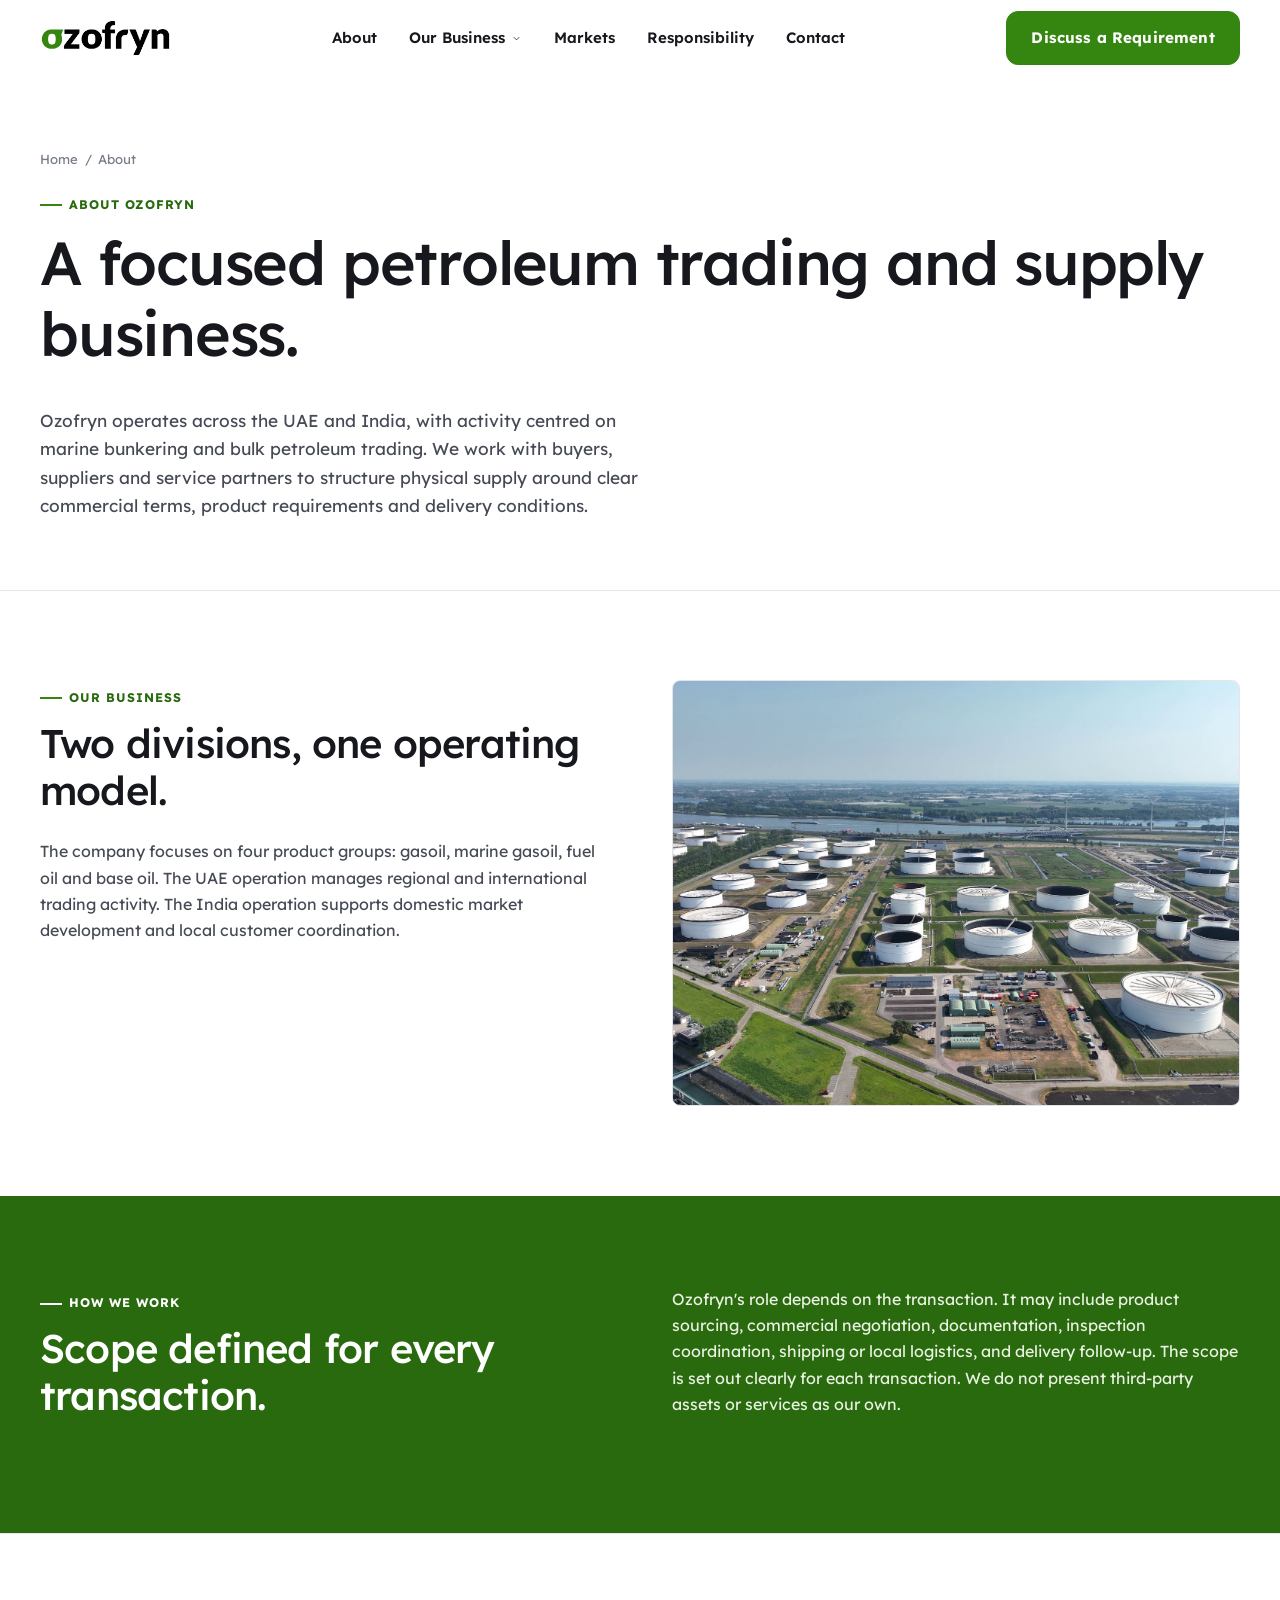
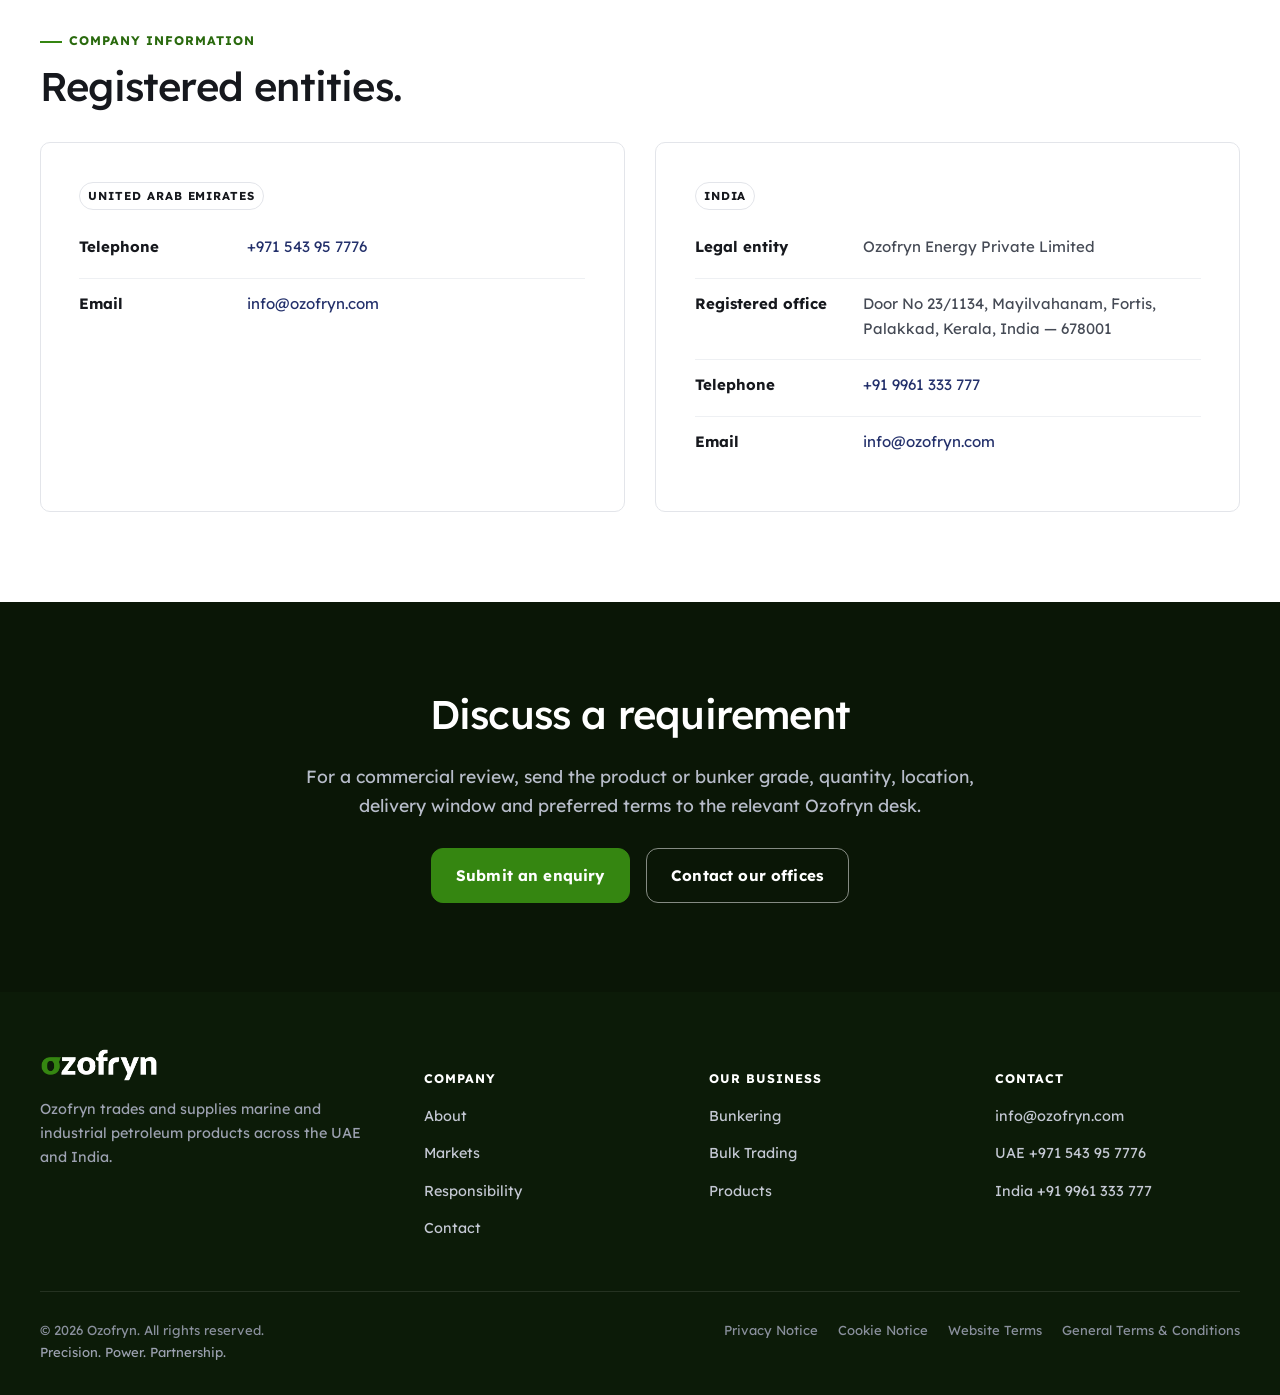
==== about.html @ a43ed054 "Enlarge homepage division-card images further, to 16:9, bump cache v=25" ====
<!doctype html>
<html lang="en">
<head>
<meta charset="UTF-8">
<meta name="viewport" content="width=device-width, initial-scale=1">
<title>About Ozofryn | Petroleum Trading &amp; Supply — UAE &amp; India</title>
<meta name="description" content="Ozofryn operates across the UAE and India, with activity centred on marine bunkering and bulk petroleum trading.">
<link rel="icon" href="assets/img/favicon.png">
<link rel="preconnect" href="https://fonts.googleapis.com">
<link rel="preconnect" href="https://fonts.gstatic.com" crossorigin>
<link href="https://fonts.googleapis.com/css2?family=Lexend:wght@400;500;600;700&display=swap" rel="stylesheet">
<link rel="stylesheet" href="assets/css/styles.css?v=25">
<script type="application/ld+json">
{
  "@context": "https://schema.org",
  "@type": "Organization",
  "name": "Ozofryn",
  "url": "https://ozofryn.com/",
  "logo": "https://ozofryn.com/assets/img/ozofryn-logo-on-light.png",
  "email": "info@ozofryn.com",
  "contactPoint": [
    { "@type": "ContactPoint", "telephone": "+971-543-95-7776", "contactType": "sales", "areaServed": "AE", "email": "info@ozofryn.com" },
    { "@type": "ContactPoint", "telephone": "+91-9961-333-777", "contactType": "sales", "areaServed": "IN", "email": "info@ozofryn.com" }
  ]
}
</script>
</head>
<body>
<a class="skip-link" href="#main">Skip to content</a>

<header class="nav" id="siteNav">
  <div class="container nav__bar">
    <a href="index.html" class="nav__logo" aria-label="Ozofryn — home">
      <img src="assets/img/ozofryn-logo-on-light.png?v=2" alt="Ozofryn" width="130" height="38">
    </a>
    <nav aria-label="Primary">
      <ul class="nav__links">
        <li><a href="about.html" aria-current="page">About</a></li>
        <li class="nav__has-sub">
          <a href="#" data-sub-toggle>Our Business <svg class="icon" viewBox="0 0 24 24"><path d="M6 9l6 6 6-6"/></svg></a>
          <ul class="nav__sub">
            <li><a href="bunkering.html">Bunkering<span class="nav__sub-desc">Marine fuel supply</span></a></li>
            <li><a href="bulk-trading.html">Bulk Trading<span class="nav__sub-desc">Cargo &amp; parcel trading</span></a></li>
            <li><a href="products.html">Products<span class="nav__sub-desc">Technical reference</span></a></li>
          </ul>
        </li>
        <li><a href="markets.html">Markets</a></li>
        <li><a href="responsibility.html">Responsibility</a></li>
        <li><a href="contact.html">Contact</a></li>
        <li class="nav__cta"><a href="contact.html" class="btn btn-primary">Discuss a Requirement</a></li>
      </ul>
    </nav>
    <div class="nav__actions">
      <a href="contact.html" class="btn btn-primary">Discuss a Requirement</a>
      <button class="nav__toggle" aria-label="Open menu" aria-expanded="false"><span class="bar"></span><span class="bar"></span><span class="bar"></span></button>
    </div>
  </div>
</header>

<main id="main">

  <section class="page-hero">
    <div class="container">
      <div class="breadcrumb"><a href="index.html">Home</a><span>/</span><span>About</span></div>
      <div class="eyebrow">About Ozofryn</div>
      <h1>A focused petroleum trading and supply business.</h1>
      <p class="lede">Ozofryn operates across the UAE and India, with activity centred on marine bunkering and bulk petroleum trading. We work with buyers, suppliers and service partners to structure physical supply around clear commercial terms, product requirements and delivery conditions.</p>
    </div>
  </section>

  <section>
    <div class="container two-col">
      <div data-reveal>
        <div class="eyebrow">Our business</div>
        <h2>Two divisions, one operating model.</h2>
        <p>The company focuses on four product groups: gasoil, marine gasoil, fuel oil and base oil. The UAE operation manages regional and international trading activity. The India operation supports domestic market development and local customer coordination.</p>
      </div>
      <div data-reveal>
        <div class="media" style="--ar:4/3;">
          <img src="assets/img/about-operations.jpg" alt="Aerial view of petrochemical storage tank infrastructure" loading="lazy" decoding="async">
        </div>
      </div>
    </div>
  </section>

  <section class="band-accent">
    <div class="container two-col">
      <div data-reveal>
        <div class="eyebrow">How we work</div>
        <h2>Scope defined for every transaction.</h2>
      </div>
      <div data-reveal>
        <p>Ozofryn's role depends on the transaction. It may include product sourcing, commercial negotiation, documentation, inspection coordination, shipping or local logistics, and delivery follow-up. The scope is set out clearly for each transaction. We do not present third-party assets or services as our own.</p>
      </div>
    </div>
  </section>

  <section class="section-border-top">
    <div class="container">
      <div class="eyebrow">Company information</div>
      <h2>Registered entities.</h2>

      <div class="grid grid-2" style="margin-top:2rem;">
        <div class="division-card" data-reveal>
          <span class="division-card__tag">United Arab Emirates</span>
          <ul class="fact-list">
            <li><b class="k">Telephone</b><span><a href="tel:+9715439577776">+971 543 95 7776</a></span></li>
            <li><b class="k">Email</b><span><a href="mailto:info@ozofryn.com">info@ozofryn.com</a></span></li>
          </ul>
        </div>
        <div class="division-card" data-reveal>
          <span class="division-card__tag">India</span>
          <ul class="fact-list">
            <li><b class="k">Legal entity</b><span>Ozofryn Energy Private Limited</span></li>
            <li><b class="k">Registered office</b><span>Door No 23/1134, Mayilvahanam, Fortis, Palakkad, Kerala, India — 678001</span></li>
            <li><b class="k">Telephone</b><span><a href="tel:+919961333777">+91 9961 333 777</a></span></li>
            <li><b class="k">Email</b><span><a href="mailto:info@ozofryn.com">info@ozofryn.com</a></span></li>
          </ul>
        </div>
      </div>
    </div>
  </section>

  <section class="band-dark">
    <div class="container center">
      <h2>Discuss a requirement</h2>
      <p class="lede mx-auto">For a commercial review, send the product or bunker grade, quantity, location, delivery window and preferred terms to the relevant Ozofryn desk.</p>
      <div class="cta-row" style="justify-content:center;">
        <a href="contact.html" class="btn btn-primary">Submit an enquiry</a>
        <a href="contact.html#offices" class="btn btn-on-dark">Contact our offices</a>
      </div>
    </div>
  </section>

</main>

<footer class="footer">
  <div class="container">
    <div class="footer__top">
      <div>
        <img class="footer__logo" src="assets/img/ozofryn-logo-on-dark.png?v=2" alt="Ozofryn">
        <p>Ozofryn trades and supplies marine and industrial petroleum products across the UAE and India.</p>
      </div>
      <div>
        <h5>Company</h5>
        <ul>
          <li><a href="about.html">About</a></li>
          <li><a href="markets.html">Markets</a></li>
          <li><a href="responsibility.html">Responsibility</a></li>
          <li><a href="contact.html">Contact</a></li>
        </ul>
      </div>
      <div>
        <h5>Our business</h5>
        <ul>
          <li><a href="bunkering.html">Bunkering</a></li>
          <li><a href="bulk-trading.html">Bulk Trading</a></li>
          <li><a href="products.html">Products</a></li>
        </ul>
      </div>
      <div>
        <h5>Contact</h5>
        <ul>
          <li><a href="mailto:info@ozofryn.com">info@ozofryn.com</a></li>
          <li><a href="tel:+9715439577776">UAE +971 543 95 7776</a></li>
          <li><a href="tel:+919961333777">India +91 9961 333 777</a></li>
        </ul>
      </div>
    </div>
    <div class="footer__bottom">
      <div>&copy; <span data-year></span> Ozofryn. All rights reserved.</div>
      <div class="footer__legal-links">
        <a href="privacy-notice.html">Privacy Notice</a>
        <a href="cookie-notice.html">Cookie Notice</a>
        <a href="website-terms.html">Website Terms</a>
        <a href="general-terms.html">General Terms &amp; Conditions</a>
      </div>
    </div>
    <div class="footer__bottom" style="border-top:none; padding-top:0;">
      <div class="footer__tagline">Precision. Power. Partnership.</div>
    </div>
  </div>
</footer>

<script src="assets/js/main.js?v=3"></script>
</body>
</html>
---- assets/css/styles.css ----
/* =========================================================
   OZOFRYN — v5 Redesign
   Restrained corporate stylesheet
   White canvas · charcoal type · accent used sparingly
   ========================================================= */

:root{
  /* ---- Brand ---- */
  --ink:        #16181D;   /* primary charcoal text */
  --ink-soft:   #454A55;   /* secondary body text */
  --ink-mute:   #767C88;   /* tertiary / meta text */
  --line:       #E3E5EA;   /* hairline borders */
  --line-soft:  #EEF0F3;
  --surface:    #FFFFFF;   /* page canvas — mandated white */
  --surface-alt:#F6F7F9;   /* alternating section tint */
  --surface-dark:#0A1606;  /* closing band — dark green, derived from the brand accent (client feedback: "still dark blue" after the footer went green) */
  --surface-dark-soft:#0C1B08;  /* footer — dark green, one step lighter than the closing band, same relationship as the original navy pair */

  --accent:       #358611;  /* approved brand accent (dark green) — now used confidently, not sparingly (client feedback: v1 lacked color) */
  --accent-deep:  #2A6A0E;  /* hover/active state for accent-filled elements */
  --accent-tint:  #EFF7E8;  /* light accent wash for section backgrounds */
  --accent-ink:   #FFFFFF;  /* text sitting on accent */
  --link:       #23306B;   /* restrained blue for links, not neon */

  --tbc-bg:     #FBF6E8;
  --tbc-border: #E4CE8B;
  --tbc-text:   #6B5211;  /* darkened from #8A6A16 for contrast — matches .tbc-note, which independently used this shade for its smaller text (6.9:1 vs 4.7:1 on --tbc-bg) */

  /* ---- Type ----
     Client reference: Bunker Partner (bunkerpartner.com) — Lexend used site-wide
     for a rounder, warmer feel than the brand guideline's Oswald/Inter/Open Sans.
     One family, three weights, still three "roles" per DESIGN.md's Three-Role Rule. */
  --font-display: 'Lexend', 'Segoe UI', Arial, sans-serif;
  --font-ui:      'Lexend', 'Segoe UI', Arial, sans-serif;
  --font-body:    'Lexend', 'Segoe UI', Arial, sans-serif;
  --nav-h: 76px;

  /* ---- Supplementary size scale ----
     Sits below the 5 structural typography roles (display/headline/title/body/label)
     documented in DESIGN.md. These are reused UI-density steps, not separate roles —
     shared across font-family contexts (Inter chrome and Open Sans content alike). */
  --text-2xs:     .72rem;   /* tag pills, filename chips */
  --text-sm:      .82rem;   /* breadcrumb, meta labels, form consent/legal text */
  --text-meta:    .85rem;   /* hero meta, disclaimer notes */
  --text-caption: .9rem;    /* placeholder captions, footer body/links */
  --text-body-sm: .94rem;   /* nav links, card copy, list rows — a touch below base body */
  --text-control: .95rem;   /* buttons, form inputs, hero meta emphasis */

  /* ---- Rhythm ----
     Client reference: Bunker Partner (bunkerpartner.com) — measured via
     getComputedStyle(), their sections use edge-to-edge Elementor containers
     (max-width: min(100%, 2560px), ~30-32px fixed padding), not a centered
     column. Widened from 1200px so sections fill the viewport the same way. */
  --container: 2200px;
  --gap: clamp(1.25rem, 2.4vw, 2rem);
  --section-y: clamp(3.5rem, 7vw, 6.5rem);
}

*, *::before, *::after{ box-sizing:border-box; }
html{ scroll-behavior:smooth; -webkit-text-size-adjust:100%; }
html.js-ready [data-reveal]{ opacity:0; transform:translateY(14px); transition:opacity .6s ease, transform .6s ease; }
html.js-ready [data-reveal].is-in{ opacity:1; transform:none; }
@media (prefers-reduced-motion: reduce){
  html{ scroll-behavior:auto; }
  html.js-ready [data-reveal]{ opacity:1; transform:none; transition:none; }
}

body{
  margin:0;
  font-family:var(--font-body);
  color:var(--ink-soft);
  background:var(--surface);
  font-size:16px;
  line-height:1.65;
  -webkit-font-smoothing:antialiased;
}

h1,h2,h3,h4{
  font-family:var(--font-display);
  color:var(--ink);
  font-weight:500;
  line-height:1.18;
  margin:0 0 .6em;
  letter-spacing:-0.02em;
}
/* Heading scale matched to Bunker Partner (getComputedStyle() at 1920px:
   h1 102px/500/-2px, h2 50px/500/-2px) — weight and tracking dropped to their
   lighter, tighter values now that size carries the emphasis. Client felt the
   first pass (max 102px) read too big, so the ceiling was pulled back ~22%
   toward Bunker Partner's own narrower-viewport size (measured 80px at 1014px)
   while keeping the same weight/tracking treatment. */
h1{ font-size:clamp(2.5rem, 4.75vw, 5rem); }
h2{ font-size:clamp(1.75rem, 3.2vw, 2.5rem); }
h3{ font-size:clamp(1.25rem, 1.7vw, 1.5rem); }
h4{ font-size:1.1rem; }
p{ margin:0 0 1em; max-width:70ch; }
a{ color:var(--link); text-decoration:none; }
a.text-link{
  color:var(--ink);
  border-bottom:1px solid var(--ink);
  padding-bottom:2px;
  font-weight:700;
  display:inline-flex;
  align-items:center;
  gap:.4em;
  transition:border-color .2s ease, color .2s ease;
}
a.text-link:hover{ color:var(--accent-deep); border-color:var(--accent-deep); }
a.text-link svg{ width:14px; height:14px; flex:none; transition:transform .2s ease; }
a.text-link:hover svg{ transform:translateX(3px); }

ul{ margin:0 0 1em; padding-left:1.15em; }
li{ margin-bottom:.35em; }

img{ max-width:100%; display:block; }

.container{
  width:100%;
  max-width:var(--container);
  margin-inline:auto;
  padding-inline:clamp(1.25rem, 4vw, 2.5rem);
}

section{ padding-block:var(--section-y); }
section.alt{ background:var(--surface-alt); }
section.tight{ padding-block: clamp(2rem, 4vw, 3.25rem); }
.section-border-top{ border-top:1px solid var(--line); }

.eyebrow{
  display:inline-flex;
  align-items:center;
  gap:.55em;
  font-family:var(--font-ui);
  font-size:.78rem;
  font-weight:700;
  letter-spacing:.08em;
  text-transform:uppercase;
  color:var(--accent-deep);
  margin-bottom:.9em;
}
.eyebrow::before{
  content:"";
  width:22px; height:2px;
  background:var(--accent);
  flex:none;
}

.lede{
  font-size:1.1rem;
  color:var(--ink-soft);
  max-width:62ch;
}

.grid{ display:grid; gap:var(--gap); }
.grid-2{ grid-template-columns:repeat(2,1fr); }
.grid-3{ grid-template-columns:repeat(3,1fr); }
.grid-4{ grid-template-columns:repeat(4,1fr); }
@media (max-width:900px){
  .grid-3,.grid-4{ grid-template-columns:repeat(2,1fr); }
}
@media (max-width:640px){
  .grid-2,.grid-3,.grid-4{ grid-template-columns:1fr; }
}

.two-col{
  display:grid;
  grid-template-columns:minmax(0,1fr) minmax(0,1fr);
  gap:clamp(2rem,5vw,4.5rem);
  align-items:start;
}
@media (max-width:860px){ .two-col{ grid-template-columns:1fr; } }

/* ---------------------------------------------------------
   Buttons — restrained: solid ink or outline only
   --------------------------------------------------------- */
.btn{
  display:inline-flex;
  align-items:center;
  justify-content:center;
  gap:.55em;
  padding:.9em 1.6em;
  font-family:var(--font-ui);
  font-size:var(--text-control);
  font-weight:700;
  letter-spacing:.01em;
  border-radius:12px;
  border:1px solid transparent;
  cursor:pointer;
  transition:background-color .2s ease, color .2s ease, border-color .2s ease, transform .15s ease;
  white-space:nowrap;
}
.btn:active{ transform:translateY(1px); }
.btn-primary{
  background:var(--accent);
  color:#fff;
  border-color:var(--accent);
}
.btn-primary:hover{ background:var(--accent-deep); border-color:var(--accent-deep); }
.btn-outline{
  background:transparent;
  color:var(--ink);
  border-color:var(--ink);
}
.btn-outline:hover{ background:var(--ink); color:#fff; }
.btn-on-dark{
  background:transparent;
  color:#fff;
  border-color:rgba(255,255,255,.5);
}
.btn-on-dark:hover{ background:#fff; color:var(--ink); border-color:#fff; }
.btn-accent-line{ position:relative; }
.btn-accent-line::after{
  content:"";
  position:absolute; left:1.6em; right:1.6em; bottom:-6px;
  height:2px; background:var(--accent);
  opacity:0; transition:opacity .2s ease;
}
.cta-row{ display:flex; flex-wrap:wrap; gap:1rem; align-items:center; margin-top:1.75rem; }

/* ---------------------------------------------------------
   TBC / confirmation-pending copy markers
   --------------------------------------------------------- */
.tbc{
  background:var(--tbc-bg);
  border:1px dashed var(--tbc-border);
  color:var(--tbc-text);
  padding:.05em .45em;
  border-radius:3px;
  font-style:normal;
  cursor:help;
}
.tbc-note{
  display:flex;
  gap:.7em;
  align-items:flex-start;
  background:var(--tbc-bg);
  border:1px solid var(--tbc-border);
  color:var(--tbc-text);
  padding:.9em 1.1em;
  border-radius:6px;
  font-size:var(--text-caption);
  margin:1.25em 0;
}
.tbc-note svg{ flex:none; width:18px; height:18px; margin-top:.15em; }

/* ---------------------------------------------------------
   Header / Nav
   --------------------------------------------------------- */
.skip-link{
  position:absolute; left:-9999px; top:0;
  background:var(--ink); color:#fff; padding:.75em 1.25em; z-index:200;
}
.skip-link:focus{ left:1em; top:1em; }

.nav{
  position:sticky; top:0; z-index:100;
  background:#fff;
  border-bottom:1px solid transparent;
  transition:border-color .25s ease, box-shadow .25s ease;
}
.nav.is-scrolled{ border-color:var(--line); box-shadow:0 1px 0 rgba(0,0,0,.02); }
.nav__bar{
  height:var(--nav-h);
  display:flex; align-items:center; justify-content:space-between;
  gap:1.5rem;
}
.nav__logo{ display:flex; align-items:center; flex:none; }
.nav__logo img{ height:38px; width:auto; }

.nav__links{ display:flex; align-items:center; gap:2rem; margin:0; padding:0; list-style:none; }
.nav__links > li{ position:relative; margin:0; }
.nav__links a{
  font-family:var(--font-ui);
  color:var(--ink);
  font-weight:600;
  font-size:var(--text-body-sm);
  display:flex; align-items:center; gap:.35em;
  padding:.5em 0;
}
.nav__links a:hover{ color:var(--accent-deep); }
.nav__links .nav__has-sub > a svg{ width:11px; height:11px; transition:transform .2s ease; }

.nav__sub{
  position:absolute; top:100%; left:-1.1em;
  min-width:220px;
  background:#fff;
  border:1px solid var(--line);
  border-radius:8px;
  box-shadow:0 14px 34px rgba(15,20,30,.09);
  margin:0; padding:.5em;
  opacity:0; visibility:hidden; transform:translateY(6px);
  transition:opacity .18s ease, transform .18s ease, visibility .18s ease;
  list-style:none;
}
.nav__has-sub:hover .nav__sub,
.nav__has-sub:focus-within .nav__sub{
  opacity:1; visibility:visible; transform:translateY(0);
}
.nav__sub a{ padding:.65em .75em; border-radius:6px; font-weight:600; }
.nav__sub a:hover{ background:var(--surface-alt); }
.nav__sub-desc{ display:block; font-weight:400; font-size:var(--text-sm); color:var(--ink-mute); margin-top:.1em; }

.nav__actions{ display:flex; align-items:center; gap:1.25rem; flex:none; }
.nav__toggle{
  display:none; flex:none;
  width:40px; height:40px;
  background:transparent; border:1px solid var(--line); border-radius:6px;
  flex-direction:column; align-items:center; justify-content:center; gap:4px;
  cursor:pointer; padding:0;
}
.nav__toggle .bar{
  display:block; width:18px; height:2px; background:var(--ink);
  transition:transform .2s ease, opacity .2s ease;
}
.nav.is-open .nav__toggle .bar:nth-child(1){ transform:translateY(6px) rotate(45deg); }
.nav.is-open .nav__toggle .bar:nth-child(2){ opacity:0; }
.nav.is-open .nav__toggle .bar:nth-child(3){ transform:translateY(-6px) rotate(-45deg); }

.nav__cta{ display:none; }
.nav__cta .btn-primary{ color:#fff; }

@media (max-width:960px){
  .nav__toggle{ display:flex; }
  .nav__links{
    position:fixed; inset:var(--nav-h) 0 0 0;
    background:#fff;
    flex-direction:column; align-items:stretch;
    padding:1.5rem clamp(1.25rem,4vw,2.5rem);
    gap:0;
    transform:translateX(100%);
    transition:transform .25s ease;
    overflow-y:auto;
  }
  .nav.is-open .nav__links{ transform:translateX(0); }
  .nav__links > li{ border-bottom:1px solid var(--line); }
  .nav__links a{ padding:1em 0; justify-content:space-between; width:100%; }
  .nav__sub{
    position:static; opacity:1; visibility:visible; transform:none;
    box-shadow:none; border:none; padding:0 0 .5em; display:none;
  }
  .nav__has-sub.is-open .nav__sub{ display:block; }
  .nav__has-sub.is-open > a svg{ transform:rotate(180deg); }
  .nav__actions .btn-primary{ display:none; }
  .nav__cta{ display:list-item; border-bottom:none !important; margin-top:1rem; }
  .nav__cta a{ justify-content:center; }
}

/* ---------------------------------------------------------
   Hero — full-bleed video background, per brief
   --------------------------------------------------------- */
.hero{
  position:relative;
  display:flex;
  align-items:center;
  min-height:clamp(560px, 82vh, 800px);
  overflow:hidden;
  padding-block:clamp(6rem,14vw,8rem) clamp(3rem,6vw,4rem);
  color:#fff;
}
.hero__media{
  position:absolute; inset:0; z-index:0;
  background:var(--surface-dark); /* shows while video loads / if it fails */
}
.hero__media video,
.hero__media img{
  width:100%; height:100%; object-fit:cover; display:block;
}
.hero__scrim{
  position:absolute; inset:0; z-index:1;
  background:linear-gradient(100deg,
    rgba(14,20,32,.88) 0%,
    rgba(14,20,32,.66) 40%,
    rgba(14,20,32,.32) 72%,
    rgba(14,20,32,.14) 100%);
}
.hero__content{ position:relative; z-index:2; width:100%; }
.hero h1{ color:#fff; margin-bottom:.5em; max-width:16ch; }
.hero .lede{ color:rgba(255,255,255,.88); font-size:1.15rem; max-width:54ch; }
.hero__meta{
  display:flex; gap:1.5rem; flex-wrap:wrap;
  margin-top:2.25rem; padding-top:1.75rem; border-top:1px solid rgba(255,255,255,.22);
}
.hero__meta div{ font-size:var(--text-meta); color:rgba(255,255,255,.72); }
.hero__meta strong{ display:block; color:#fff; font-size:var(--text-control); margin-bottom:.15em; }
@media (max-width:640px){
  .hero{ min-height:clamp(480px, 88vh, 640px); }
}

.page-hero{
  padding-block:clamp(2.75rem,6vw,4.5rem) clamp(2.25rem,5vw,3.25rem);
  border-bottom:1px solid var(--line);
}
.page-hero .lede{ font-size:1.08rem; }
.breadcrumb{
  display:flex; align-items:center; gap:.5em;
  font-family:var(--font-ui);
  font-size:var(--text-sm); color:var(--ink-mute); margin-bottom:1.25em;
}
.breadcrumb a{ color:var(--ink-mute); }
.breadcrumb a:hover{ color:var(--accent-deep); }

/* ---------------------------------------------------------
   Media placeholder system
   Drop a file at the path shown and it replaces the block
   automatically — no markup edits required.
   --------------------------------------------------------- */
.media{
  position:relative;
  width:100%;
  aspect-ratio:var(--ar, 4/3);
  overflow:hidden;
  border-radius:8px;
  background:var(--surface-alt);
  border:1px solid var(--line);
}
.media img, .media video{
  width:100%; height:100%; object-fit:cover; border-radius:0; border:0;
}
.media__placeholder{
  position:absolute; inset:0;
  display:none;
  flex-direction:column; align-items:center; justify-content:center;
  text-align:center; gap:.6em;
  padding:1.5rem;
  background:
    repeating-linear-gradient(135deg, var(--surface-alt), var(--surface-alt) 10px, #EFF1F4 10px, #EFF1F4 20px);
  color:var(--ink-mute);
}
.media__placeholder svg{ width:30px; height:30px; opacity:.55; }
.media__placeholder strong{
  display:block; color:var(--ink-soft); font-size:var(--text-caption); max-width:34ch; line-height:1.4;
}
.media__placeholder code{
  font-family:'SFMono-Regular', Consolas, monospace;
  font-size:var(--text-2xs);
  background:#fff;
  border:1px solid var(--line);
  padding:.25em .5em;
  border-radius:4px;
  color:var(--ink-mute);
}

/* ---------------------------------------------------------
   Division panels (Bunkering / Bulk Trading) — the ONE
   card treatment used at this scale, per brief §13
   --------------------------------------------------------- */
.divisions{ gap:var(--gap); }
.division-card{
  --card-pad: clamp(1.75rem,3vw,2.5rem);
  border:1px solid var(--line);
  border-radius:10px;
  padding:var(--card-pad);
  display:flex; flex-direction:column; height:100%;
  background:#fff;
  transition:border-color .2s ease, box-shadow .2s ease;
  overflow:hidden;
}
.division-card:hover{ border-color:var(--accent); box-shadow:0 18px 40px rgba(15,20,30,.06); }
.division-card__media{
  aspect-ratio:16/9;
  flex:none;
  overflow:hidden;
  margin:calc(var(--card-pad) * -1) calc(var(--card-pad) * -1) 1.5rem;
}
.division-card__media img{ width:100%; height:100%; object-fit:cover; display:block; }
.division-card__tag{
  display:inline-block;
  font-family:var(--font-ui);
  font-size:var(--text-2xs); font-weight:700; letter-spacing:.08em; text-transform:uppercase;
  color:var(--ink);
  padding:.3em .7em;
  border:1px solid var(--line);
  border-radius:100px;
  margin-bottom:1.1em;
  width:fit-content;
}
.division-card p{ color:var(--ink-soft); flex:1; }
.division-card .text-link{ margin-top:.5em; }

/* ---------------------------------------------------------
   Product cards (the four true categories) — brief §13
   --------------------------------------------------------- */
.product-card{
  border:1px solid var(--line);
  border-radius:10px;
  padding:1.75rem;
  background:#fff;
  height:100%;
}
.product-card h3{ margin-bottom:.4em; }
.product-card p{ font-size:var(--text-body-sm); margin-bottom:.75em; }
.product-card__meta{ font-size:var(--text-sm); color:var(--ink-mute); border-top:1px solid var(--line-soft); padding-top:.9em; margin-top:auto; }
.product-card__meta div{ margin-bottom:.35em; }
.product-card__meta b{ color:var(--ink-soft); font-weight:700; }

/* ---------------------------------------------------------
   Numbered process steps — Home §8 "How Ozofryn works"
   --------------------------------------------------------- */
.steps{ counter-reset:step; }
.step{ display:flex; gap:1.25rem; padding:1.5rem 0; border-top:1px solid var(--line); }
.step:last-child{ border-bottom:1px solid var(--line); }
.step__num{
  flex:none; width:2.4rem; font-weight:700; color:var(--accent-deep);
  font-variant-numeric:tabular-nums; font-size:1rem; padding-top:.1em;
}
.step__body h4{ margin-bottom:.3em; }
.step__body p{ margin:0; font-size:var(--text-body-sm); }

/* ---------------------------------------------------------
   Simple line icons wrap
   --------------------------------------------------------- */
.icon{ width:20px; height:20px; flex:none; stroke:currentColor; fill:none; stroke-width:1.6; }

/* ---------------------------------------------------------
   Info list (label / value) — used for market & office facts
   --------------------------------------------------------- */
.fact-list{ list-style:none; padding:0; margin:0; }
.fact-list li{
  display:grid; grid-template-columns:9.5rem 1fr; gap:1rem;
  padding:.85em 0; border-top:1px solid var(--line-soft);
  font-size:var(--text-body-sm);
}
.fact-list li:first-child{ border-top:none; }
.fact-list dt, .fact-list b.k{ color:var(--ink); font-weight:700; }
@media (max-width:560px){ .fact-list li{ grid-template-columns:1fr; gap:.2rem; } }

/* ---------------------------------------------------------
   Tables (product / market comparison)
   --------------------------------------------------------- */
.table-wrap{ overflow-x:auto; border:1px solid var(--line); border-radius:8px; }
table.data{ width:100%; border-collapse:collapse; min-width:560px; font-size:.92rem; }
table.data th, table.data td{ text-align:left; padding:.9em 1.1em; border-bottom:1px solid var(--line-soft); vertical-align:top; }
table.data th{ font-family:var(--font-ui); background:var(--surface-alt); font-size:.75rem; letter-spacing:.06em; text-transform:uppercase; color:var(--ink-mute); }
table.data tr:last-child td{ border-bottom:none; }

/* ---------------------------------------------------------
   Forms — enquiry forms (Bunkering / Bulk)
   --------------------------------------------------------- */
form.enquiry{ background:var(--surface-alt); border:1px solid var(--line); border-radius:12px; padding:clamp(1.5rem,3vw,2.5rem); }
.form-grid{ display:grid; grid-template-columns:repeat(2,1fr); gap:1rem 1.25rem; }
@media (max-width:640px){ .form-grid{ grid-template-columns:1fr; } }
.field{ display:flex; flex-direction:column; }
.field.full{ grid-column:1/-1; }
.field label{ font-family:var(--font-ui); font-size:var(--text-sm); font-weight:700; color:var(--ink); margin-bottom:.4em; }
.field input, .field select, .field textarea{
  font-family:var(--font-body); font-size:var(--text-control); color:var(--ink);
  background:#fff; border:1px solid #CBCFD6; border-radius:6px; padding:.75em .85em;
  width:100%;
}
.field input:focus, .field select:focus, .field textarea:focus{
  outline:none; border-color:var(--ink);
}
.field textarea{ resize:vertical; min-height:100px; }
.form-consent{ font-size:var(--text-sm); color:var(--ink-mute); margin:1.25rem 0 0; }
.form-consent a{ color:var(--ink-mute); text-decoration:underline; }
form.is-sent .form-fields{ display:none; }
.form-success{ display:none; text-align:center; padding:2rem 1rem; }
form.is-sent .form-success{ display:block; }
.form-success svg{ width:40px; height:40px; margin-bottom:1rem; color:var(--ink); }
.form-error-msg{
  display:none; align-items:flex-start; gap:.6em;
  background:#FBF0EF; border:1px solid #E7BDB8; color:#963A32;
  padding:.85em 1em; border-radius:6px; font-size:var(--text-sm);
  margin-top:1rem;
}
form.is-error .form-error-msg{ display:flex; }
.form-error-msg svg{ flex:none; width:18px; height:18px; margin-top:.1em; }

/* ---------------------------------------------------------
   Closing / contact band (dark, used once per page max)
   --------------------------------------------------------- */
.band-dark{
  background:var(--surface-dark);
  color:#D7DAE2;
}
.band-dark h2{ color:#fff; }
.band-dark .lede{ color:#B7BCC9; }
.band-dark .fact-list li{ border-color:rgba(255,255,255,.1); }
.band-dark .fact-list b.k{ color:#fff; }
.band-dark hr{ border-color:rgba(255,255,255,.12); }

/* ---------------------------------------------------------
   Accent band — full-bleed Verified Green section, white text.
   The green sibling of .band-dark: one confident color moment
   per page (client feedback: site read as "fully white,
   lacking contrast"). Uses accent-deep, not accent, for a
   safer white-text contrast margin (6.6:1 vs 4.6:1) and so a
   full section doesn't read as one giant button.
   --------------------------------------------------------- */
.band-accent{
  background:var(--accent-deep);
  color:#EAF3E3;
}
.band-accent h2, .band-accent h3, .band-accent h4{ color:#fff; }
.band-accent .lede{ color:#DCEACF; }
.band-accent .na-note{ color:#CFE0C3; }
.band-accent .eyebrow{ color:#fff; }
.band-accent .eyebrow::before{ background:#fff; }
.band-accent .step,
.band-accent .step:last-child{ border-color:rgba(255,255,255,.22); }
.band-accent .step__num{ color:#fff; }
.band-accent .btn-outline{
  color:#fff;
  border-color:rgba(255,255,255,.5);
}
.band-accent .btn-outline:hover{ background:#fff; color:var(--accent-deep); border-color:#fff; }

/* ---------------------------------------------------------
   Footer
   --------------------------------------------------------- */
.footer{ background:var(--surface-dark-soft); color:#AEB3C0; padding-block:3.5rem 2rem; }
.footer__top{ display:grid; grid-template-columns:1.4fr 1fr 1fr 1fr; gap:2.5rem; padding-bottom:2.5rem; border-bottom:1px solid rgba(255,255,255,.1); }
@media (max-width:820px){ .footer__top{ grid-template-columns:1fr 1fr; } }
@media (max-width:520px){ .footer__top{ grid-template-columns:1fr; } }
.footer__logo{ height:34px; width:auto; margin-bottom:1em; }
.footer p{ color:#9CA1B0; font-size:var(--text-caption); }
.footer h5{ font-family:var(--font-ui); color:#fff; font-size:.78rem; letter-spacing:.08em; text-transform:uppercase; margin-bottom:1em; }
.footer ul{ list-style:none; padding:0; margin:0; }
.footer li{ margin-bottom:.65em; }
.footer a{ color:#C4C8D3; font-size:var(--text-caption); }
.footer a:hover{ color:#fff; }
.footer__bottom{
  display:flex; justify-content:space-between; align-items:center; flex-wrap:wrap; gap:1rem;
  padding-top:1.75rem; font-size:var(--text-sm); color:#8A909D;
}
.footer__tagline{ color:#9CA1B0; }
.footer__legal-links{ display:flex; gap:1.25rem; flex-wrap:wrap; }
.footer__legal-links a{ color:#8A909D; font-size:var(--text-sm); }
.footer__legal-links a:hover{ color:#fff; }

/* ---------------------------------------------------------
   Small taxonomy pill (homepage portfolio line)
   --------------------------------------------------------- */
.tag-pill{
  border:1px solid var(--line); border-radius:100px;
  padding:.5em 1.1em; font-size:var(--text-caption); font-weight:700;
  color:var(--ink); background:#fff;
}

/* ---------------------------------------------------------
   Misc utility
   --------------------------------------------------------- */
.center{ text-align:center; }
.mx-auto{ margin-inline:auto; }
.stack-sm > * + *{ margin-top:.75rem; }
.mt-0{ margin-top:0; }
.na-note{ font-size:var(--text-meta); color:var(--ink-mute); }
hr.rule{ border:none; border-top:1px solid var(--line); margin:2.5rem 0; }
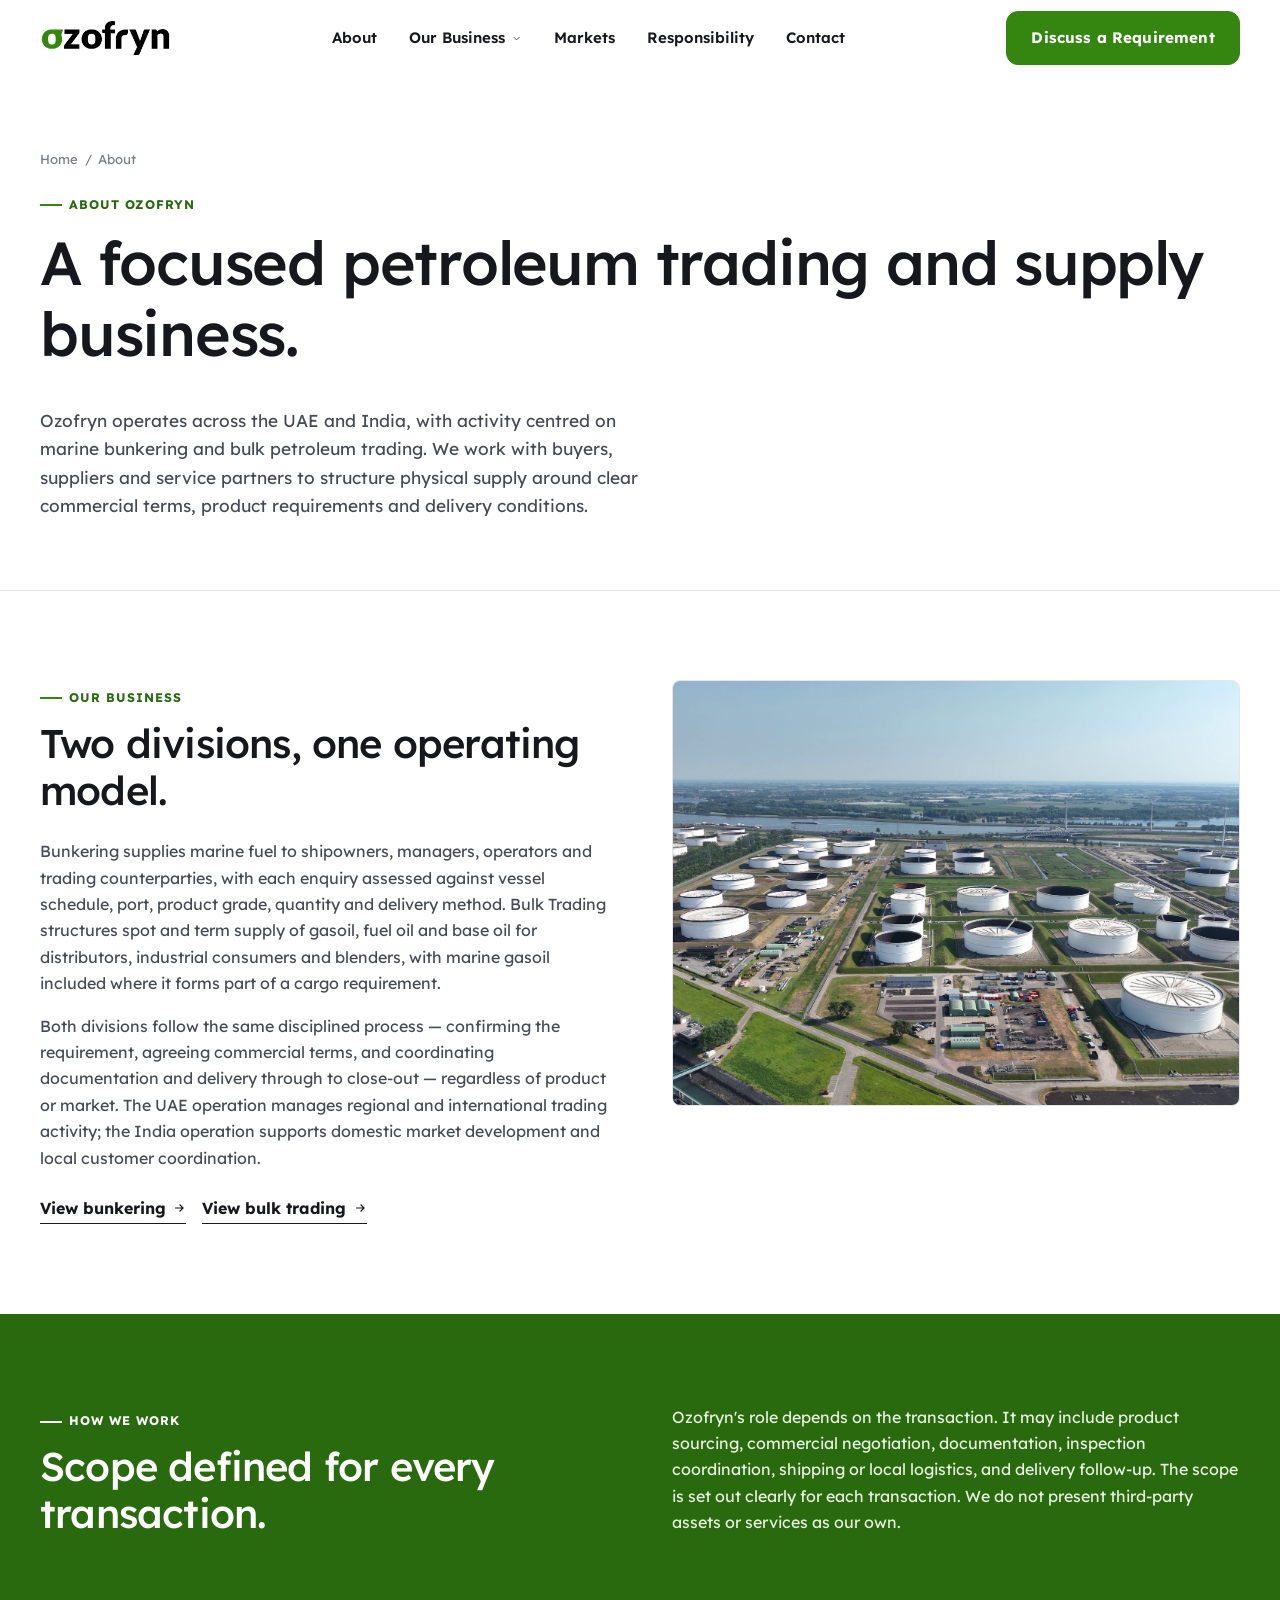
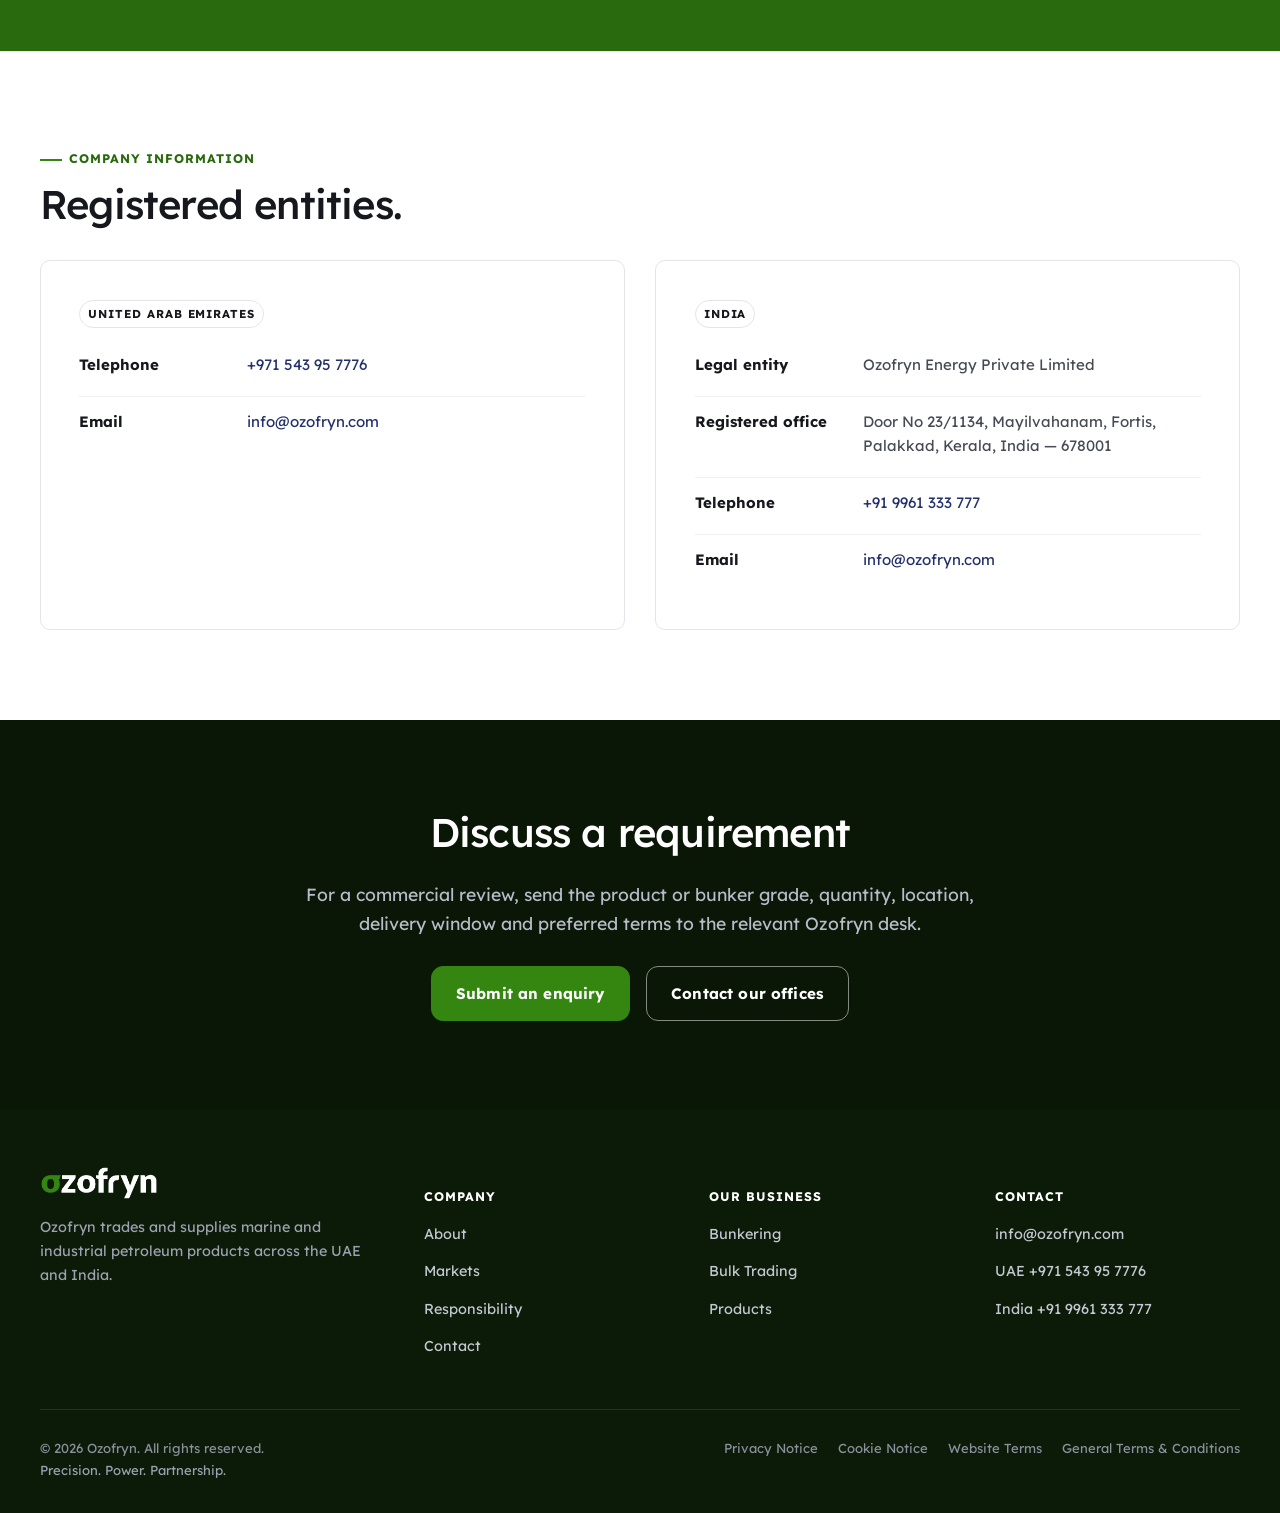
==== commit ef0e4960: "Expand About page 'Two divisions' copy to match its own heading The paragraph led with product group" ====
--- a/about.html
+++ b/about.html
@@ -9,7 +9,7 @@
 <link rel="preconnect" href="https://fonts.googleapis.com">
 <link rel="preconnect" href="https://fonts.gstatic.com" crossorigin>
 <link href="https://fonts.googleapis.com/css2?family=Lexend:wght@400;500;600;700&display=swap" rel="stylesheet">
-<link rel="stylesheet" href="assets/css/styles.css?v=25">
+<link rel="stylesheet" href="assets/css/styles.css?v=26">
 <script type="application/ld+json">
 {
   "@context": "https://schema.org",
@@ -73,7 +73,12 @@
       <div data-reveal>
         <div class="eyebrow">Our business</div>
         <h2>Two divisions, one operating model.</h2>
-        <p>The company focuses on four product groups: gasoil, marine gasoil, fuel oil and base oil. The UAE operation manages regional and international trading activity. The India operation supports domestic market development and local customer coordination.</p>
+        <p>Bunkering supplies marine fuel to shipowners, managers, operators and trading counterparties, with each enquiry assessed against vessel schedule, port, product grade, quantity and delivery method. Bulk Trading structures spot and term supply of gasoil, fuel oil and base oil for distributors, industrial consumers and blenders, with marine gasoil included where it forms part of a cargo requirement.</p>
+        <p>Both divisions follow the same disciplined process — confirming the requirement, agreeing commercial terms, and coordinating documentation and delivery through to close-out — regardless of product or market. The UAE operation manages regional and international trading activity; the India operation supports domestic market development and local customer coordination.</p>
+        <div class="cta-row" style="margin-top:1.5rem;">
+          <a href="bunkering.html" class="text-link">View bunkering <svg viewBox="0 0 24 24" stroke="currentColor" stroke-width="2" fill="none"><path d="M5 12h14M13 6l6 6-6 6"/></svg></a>
+          <a href="bulk-trading.html" class="text-link">View bulk trading <svg viewBox="0 0 24 24" stroke="currentColor" stroke-width="2" fill="none"><path d="M5 12h14M13 6l6 6-6 6"/></svg></a>
+        </div>
       </div>
       <div data-reveal>
         <div class="media" style="--ar:4/3;">
--- a/assets/css/styles.css
+++ b/assets/css/styles.css
@@ -21,6 +21,14 @@
   --accent-tint:  #EFF7E8;  /* light accent wash for section backgrounds */
   --accent-ink:   #FFFFFF;  /* text sitting on accent */
   --link:       #23306B;   /* restrained blue for links, not neon */
+
+  /* ---- Accent 2 (round 8) — marks a duality/contrast in copy
+     (UAE vs India, Regional vs Domestic), never used for buttons or
+     any interactive/"act here" element — that stays Verified Green's
+     exclusive job. Client-supplied swatch, sampled from their own
+     reference PDF. */
+  --accent-2:      #FF954F;  /* base — large display text, tags, fills; on white this fails AA for body-size text (2.2:1), so pair with --accent-2-deep there */
+  --accent-2-deep: #B84900;  /* darkened via HSL lightness (not a flat RGB scale, to avoid drifting toward brown) — 5.3:1 on white, 4.9:1 on --surface-alt */
 
   --tbc-bg:     #FBF6E8;
   --tbc-border: #E4CE8B;
@@ -638,6 +646,16 @@
 }
 
 /* ---------------------------------------------------------
+   Accent 2 — inline duality/contrast word marker (round 8)
+   .text-accent for white/--surface-alt backgrounds (AA-safe deep
+   shade); .text-accent-on-dark for green or dark surfaces (base
+   shade, ≥3:1 at heading sizes — do not use at body-copy sizes on
+   Verified Green, only on true dark surfaces where it clears 8:1+).
+   --------------------------------------------------------- */
+.text-accent{ color:var(--accent-2-deep); }
+.text-accent-on-dark{ color:var(--accent-2); }
+
+/* ---------------------------------------------------------
    Misc utility
    --------------------------------------------------------- */
 .center{ text-align:center; }
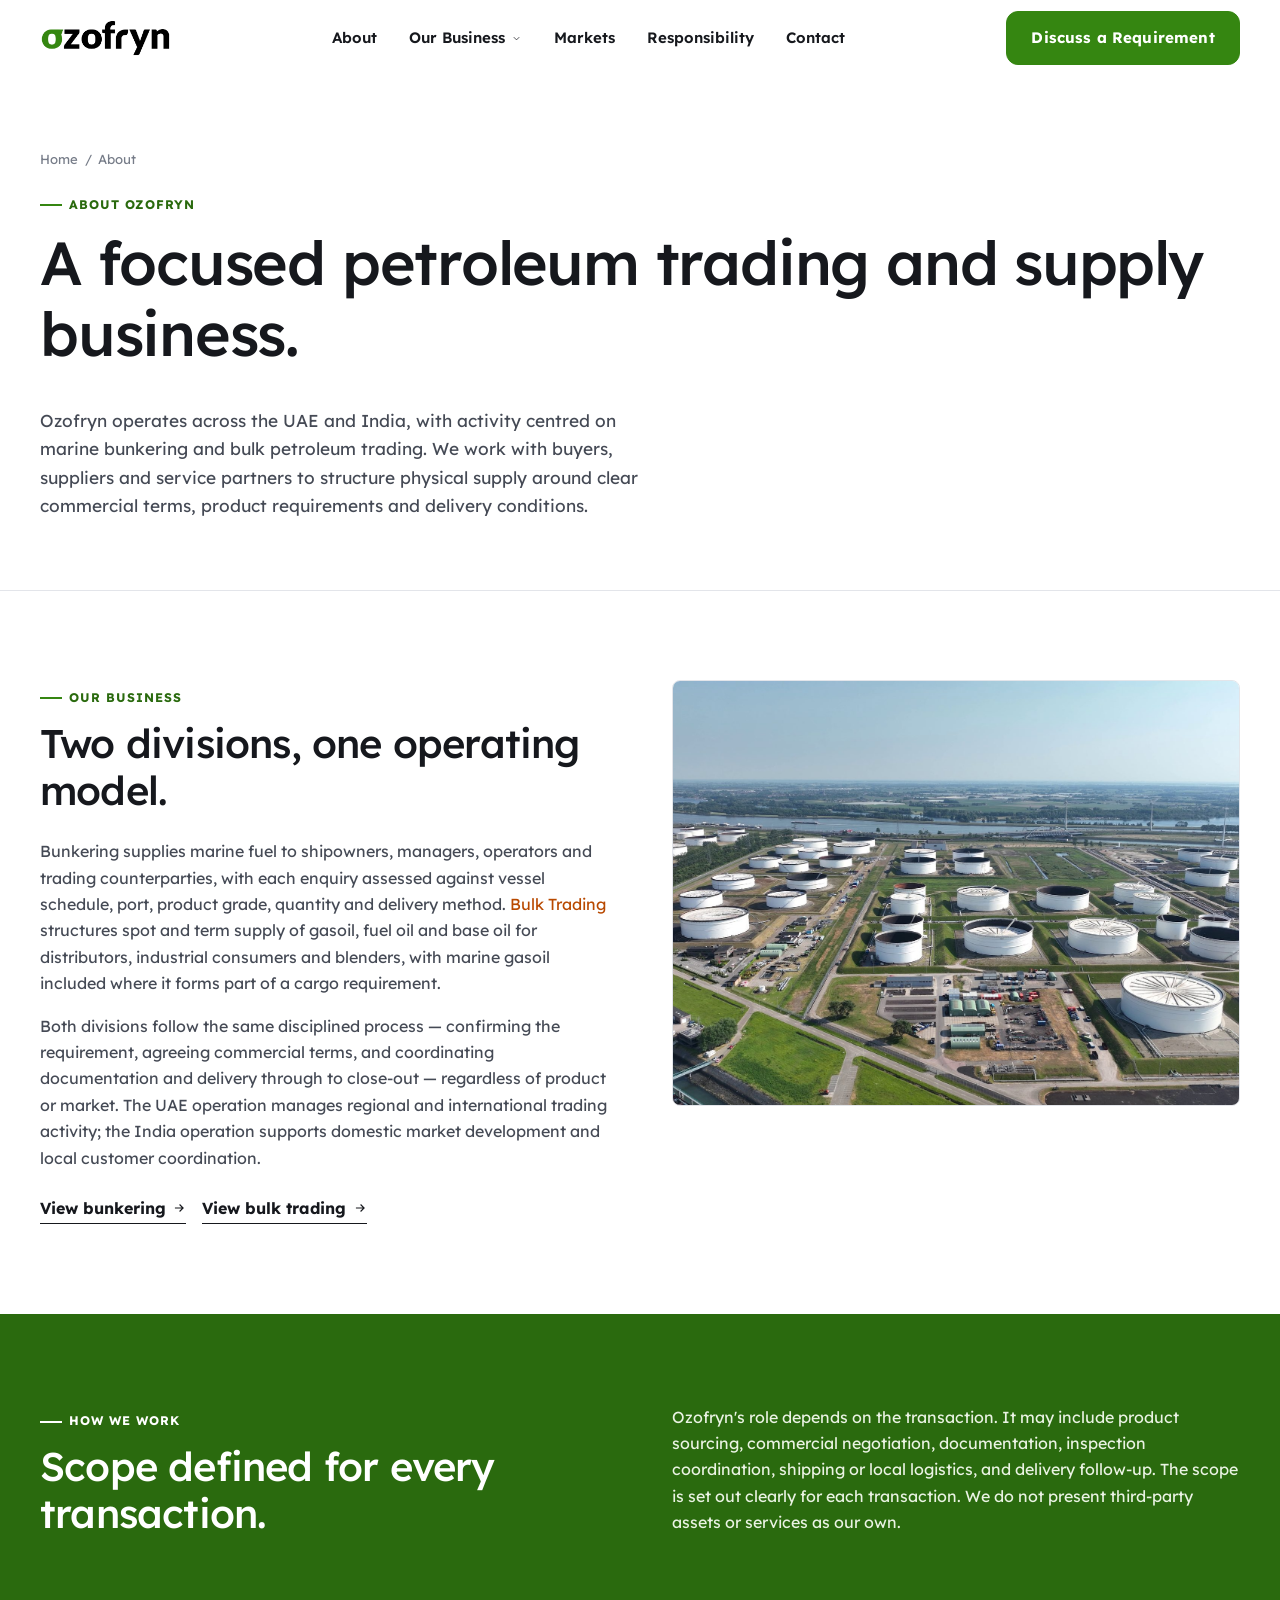
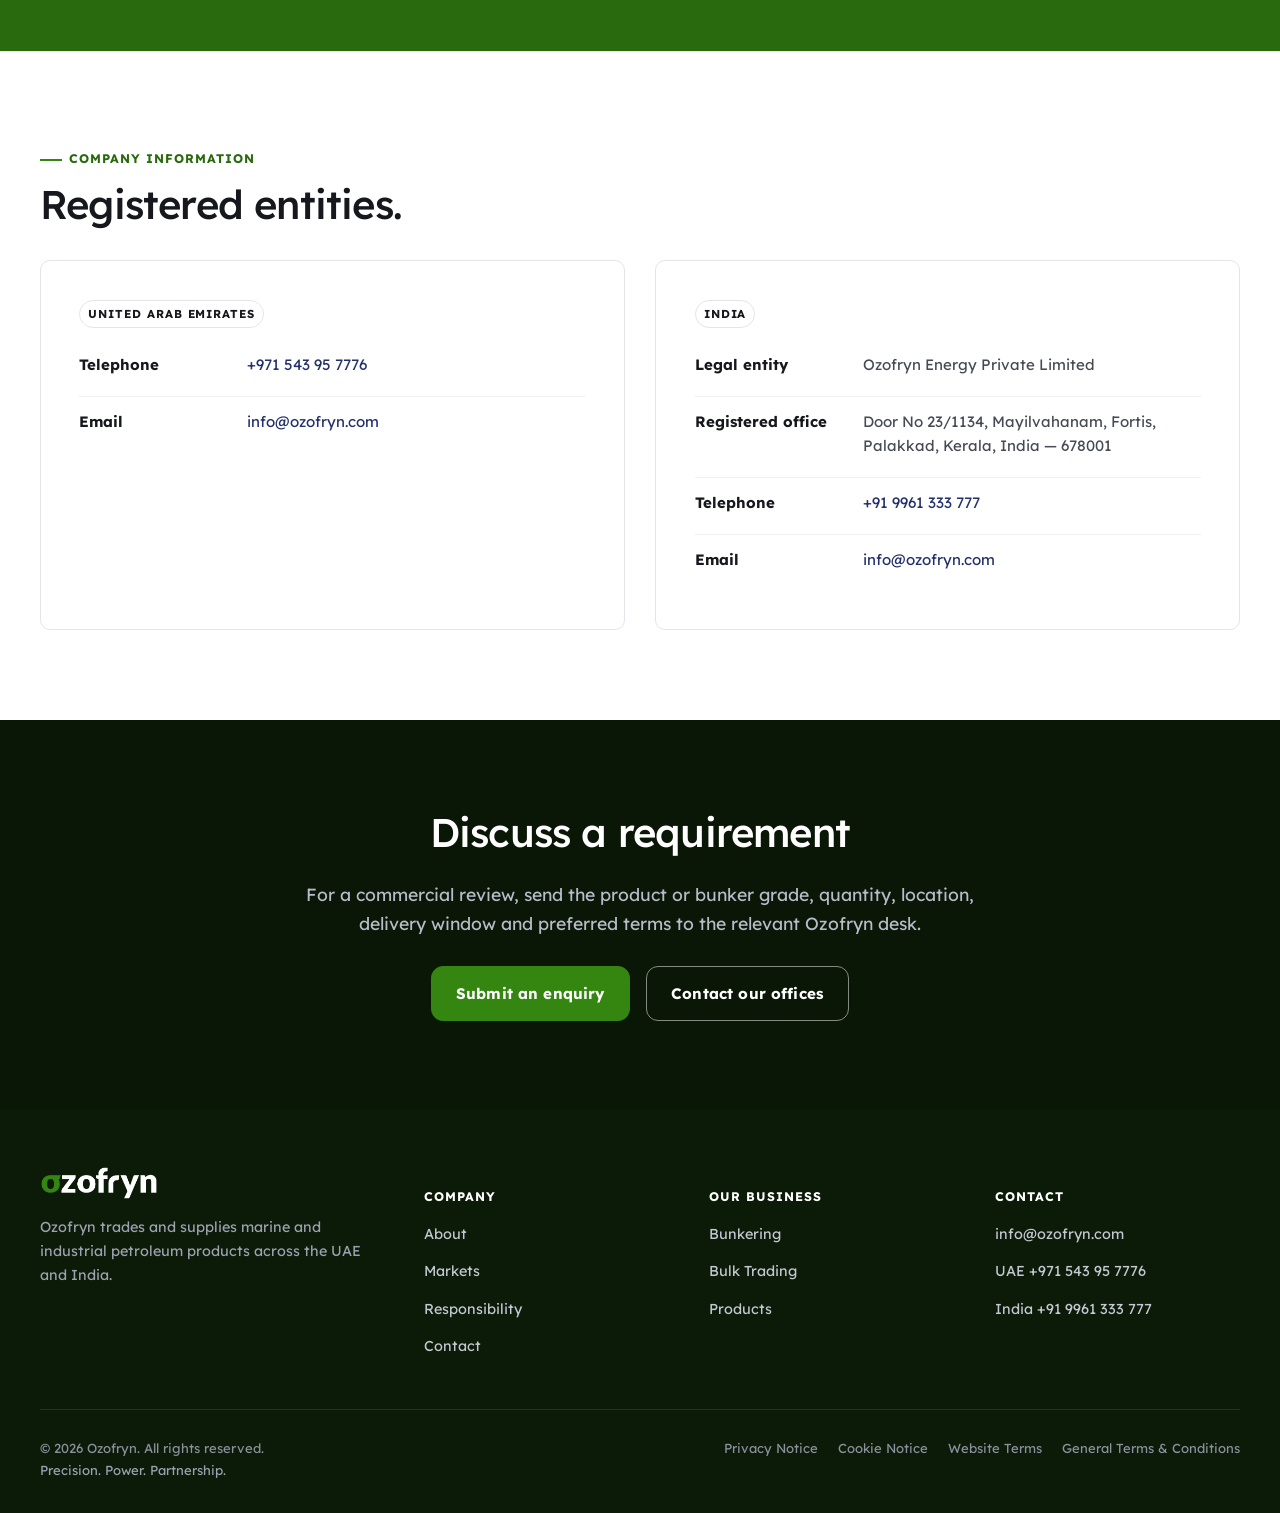
==== commit f75e7fc6: "Extend Accent Orange to two more natural dualities products.html's 'Marine or bulk requirement?' CTA" ====
--- a/about.html
+++ b/about.html
@@ -73,7 +73,7 @@
       <div data-reveal>
         <div class="eyebrow">Our business</div>
         <h2>Two divisions, one operating model.</h2>
-        <p>Bunkering supplies marine fuel to shipowners, managers, operators and trading counterparties, with each enquiry assessed against vessel schedule, port, product grade, quantity and delivery method. Bulk Trading structures spot and term supply of gasoil, fuel oil and base oil for distributors, industrial consumers and blenders, with marine gasoil included where it forms part of a cargo requirement.</p>
+        <p>Bunkering supplies marine fuel to shipowners, managers, operators and trading counterparties, with each enquiry assessed against vessel schedule, port, product grade, quantity and delivery method. <span class="text-accent">Bulk Trading</span> structures spot and term supply of gasoil, fuel oil and base oil for distributors, industrial consumers and blenders, with marine gasoil included where it forms part of a cargo requirement.</p>
         <p>Both divisions follow the same disciplined process — confirming the requirement, agreeing commercial terms, and coordinating documentation and delivery through to close-out — regardless of product or market. The UAE operation manages regional and international trading activity; the India operation supports domestic market development and local customer coordination.</p>
         <div class="cta-row" style="margin-top:1.5rem;">
           <a href="bunkering.html" class="text-link">View bunkering <svg viewBox="0 0 24 24" stroke="currentColor" stroke-width="2" fill="none"><path d="M5 12h14M13 6l6 6-6 6"/></svg></a>
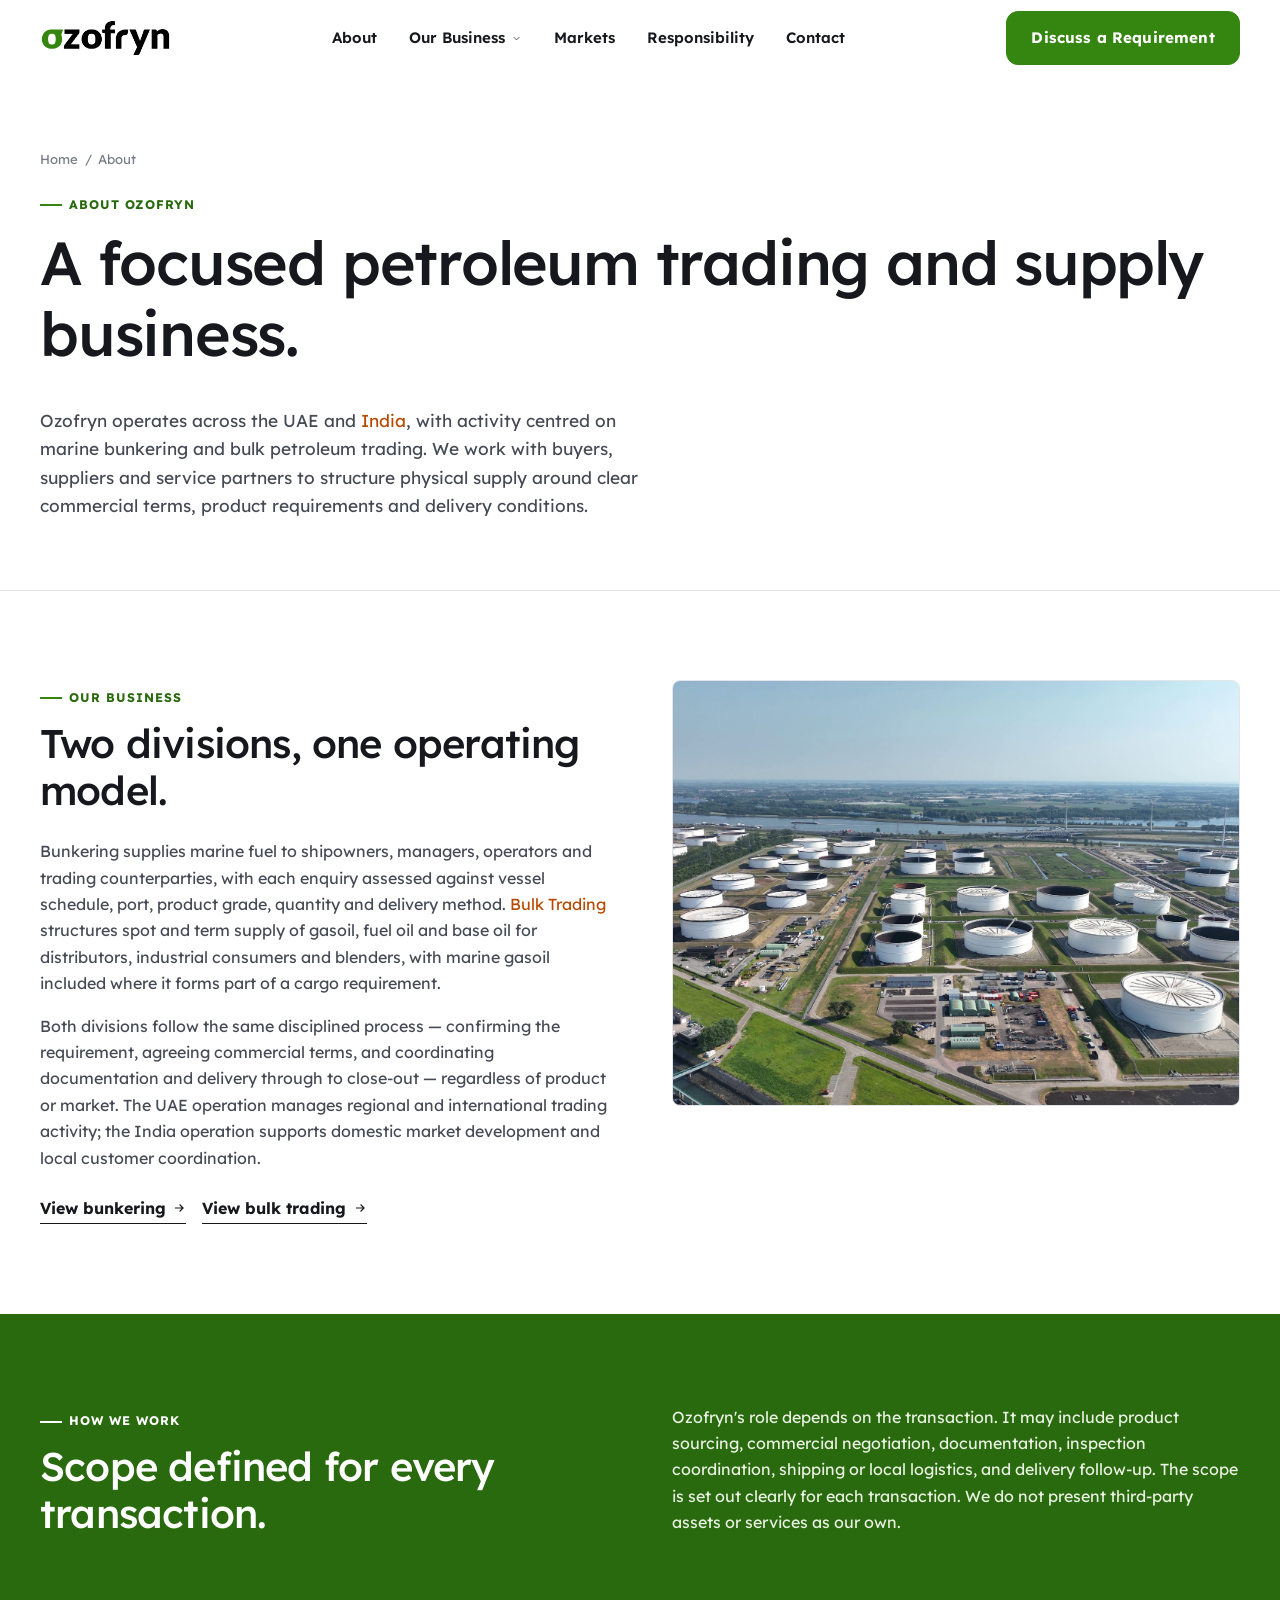
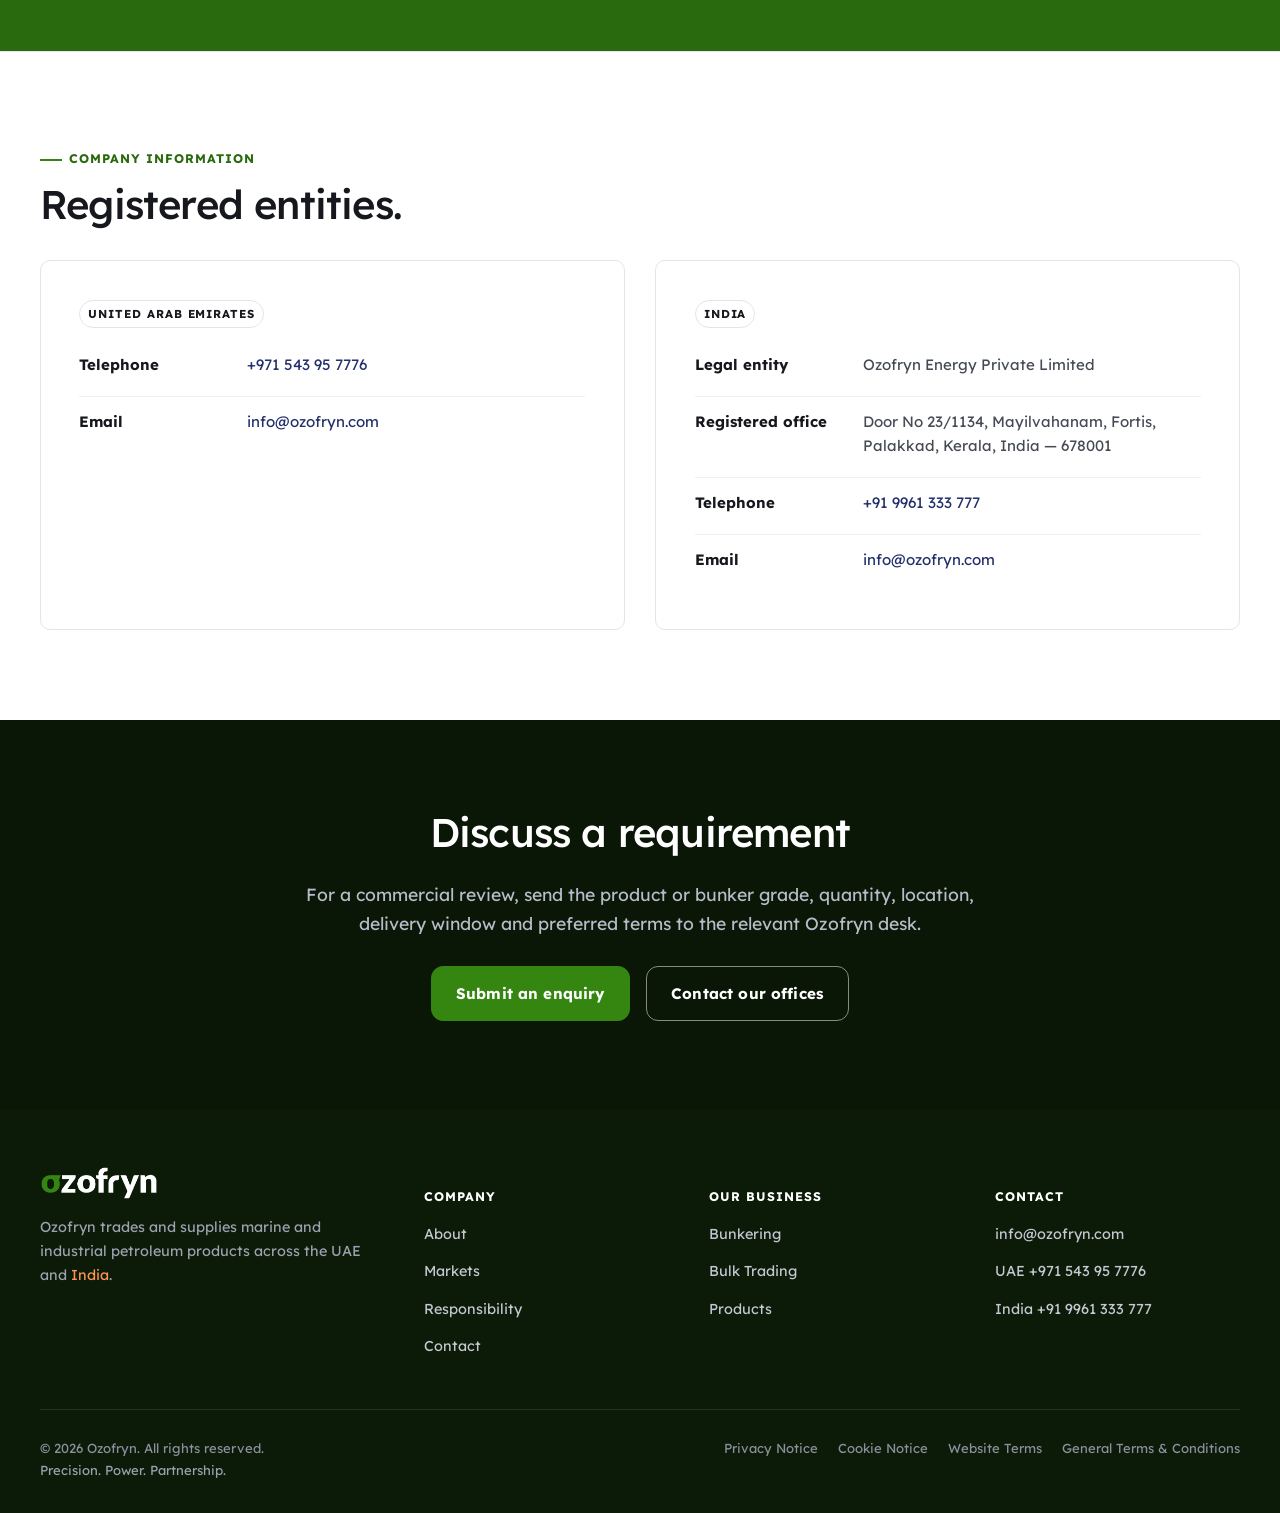
==== commit b645e15f: "Extend Accent Orange to the site-wide footer tagline and About lede The footer's 'Ozofryn trades and" ====
--- a/about.html
+++ b/about.html
@@ -9,7 +9,7 @@
 <link rel="preconnect" href="https://fonts.googleapis.com">
 <link rel="preconnect" href="https://fonts.gstatic.com" crossorigin>
 <link href="https://fonts.googleapis.com/css2?family=Lexend:wght@400;500;600;700&display=swap" rel="stylesheet">
-<link rel="stylesheet" href="assets/css/styles.css?v=26">
+<link rel="stylesheet" href="assets/css/styles.css?v=27">
 <script type="application/ld+json">
 {
   "@context": "https://schema.org",
@@ -64,7 +64,7 @@
       <div class="breadcrumb"><a href="index.html">Home</a><span>/</span><span>About</span></div>
       <div class="eyebrow">About Ozofryn</div>
       <h1>A focused petroleum trading and supply business.</h1>
-      <p class="lede">Ozofryn operates across the UAE and India, with activity centred on marine bunkering and bulk petroleum trading. We work with buyers, suppliers and service partners to structure physical supply around clear commercial terms, product requirements and delivery conditions.</p>
+      <p class="lede">Ozofryn operates across the UAE and <span class="text-accent">India</span>, with activity centred on marine bunkering and bulk petroleum trading. We work with buyers, suppliers and service partners to structure physical supply around clear commercial terms, product requirements and delivery conditions.</p>
     </div>
   </section>
 
@@ -144,7 +144,7 @@
     <div class="footer__top">
       <div>
         <img class="footer__logo" src="assets/img/ozofryn-logo-on-dark.png?v=2" alt="Ozofryn">
-        <p>Ozofryn trades and supplies marine and industrial petroleum products across the UAE and India.</p>
+        <p>Ozofryn trades and supplies marine and industrial petroleum products across the UAE and <span class="text-accent-on-dark">India</span>.</p>
       </div>
       <div>
         <h5>Company</h5>
--- a/assets/css/styles.css
+++ b/assets/css/styles.css
@@ -399,6 +399,50 @@
   border-bottom:1px solid var(--line);
 }
 .page-hero .lede{ font-size:1.08rem; }
+
+/* ---------------------------------------------------------
+   Page hero — full-bleed video background variant
+   Same content (breadcrumb/eyebrow/h1/lede) as .page-hero,
+   played over full-width video instead of sitting on white.
+   Used only where a business page has its own banner video.
+   --------------------------------------------------------- */
+.page-hero--media{
+  position:relative;
+  overflow:hidden;
+  display:flex;
+  align-items:center;
+  min-height:clamp(440px, 62vh, 640px);
+  border-bottom:none;
+  color:#fff;
+}
+.page-hero__media{
+  position:absolute; inset:0; z-index:0;
+  background:var(--surface-dark);
+}
+.page-hero__media video,
+.page-hero__media img{
+  width:100%; height:100%; object-fit:cover; display:block;
+}
+.page-hero__scrim{
+  position:absolute; inset:0; z-index:1;
+  background:linear-gradient(100deg,
+    rgba(14,20,32,.88) 0%,
+    rgba(14,20,32,.66) 40%,
+    rgba(14,20,32,.32) 72%,
+    rgba(14,20,32,.14) 100%);
+}
+.page-hero--media .container{ position:relative; z-index:2; }
+.page-hero--media .breadcrumb,
+.page-hero--media .breadcrumb a{ color:rgba(255,255,255,.75); }
+.page-hero--media .breadcrumb a:hover{ color:#fff; }
+.page-hero--media .eyebrow{ color:#fff; }
+.page-hero--media .eyebrow::before{ background:#fff; }
+.page-hero--media h1{ color:#fff; }
+.page-hero--media .lede{ color:rgba(255,255,255,.88); }
+@media (max-width:640px){
+  .page-hero--media{ min-height:clamp(380px, 70vh, 520px); }
+}
+
 .breadcrumb{
   display:flex; align-items:center; gap:.5em;
   font-family:var(--font-ui);
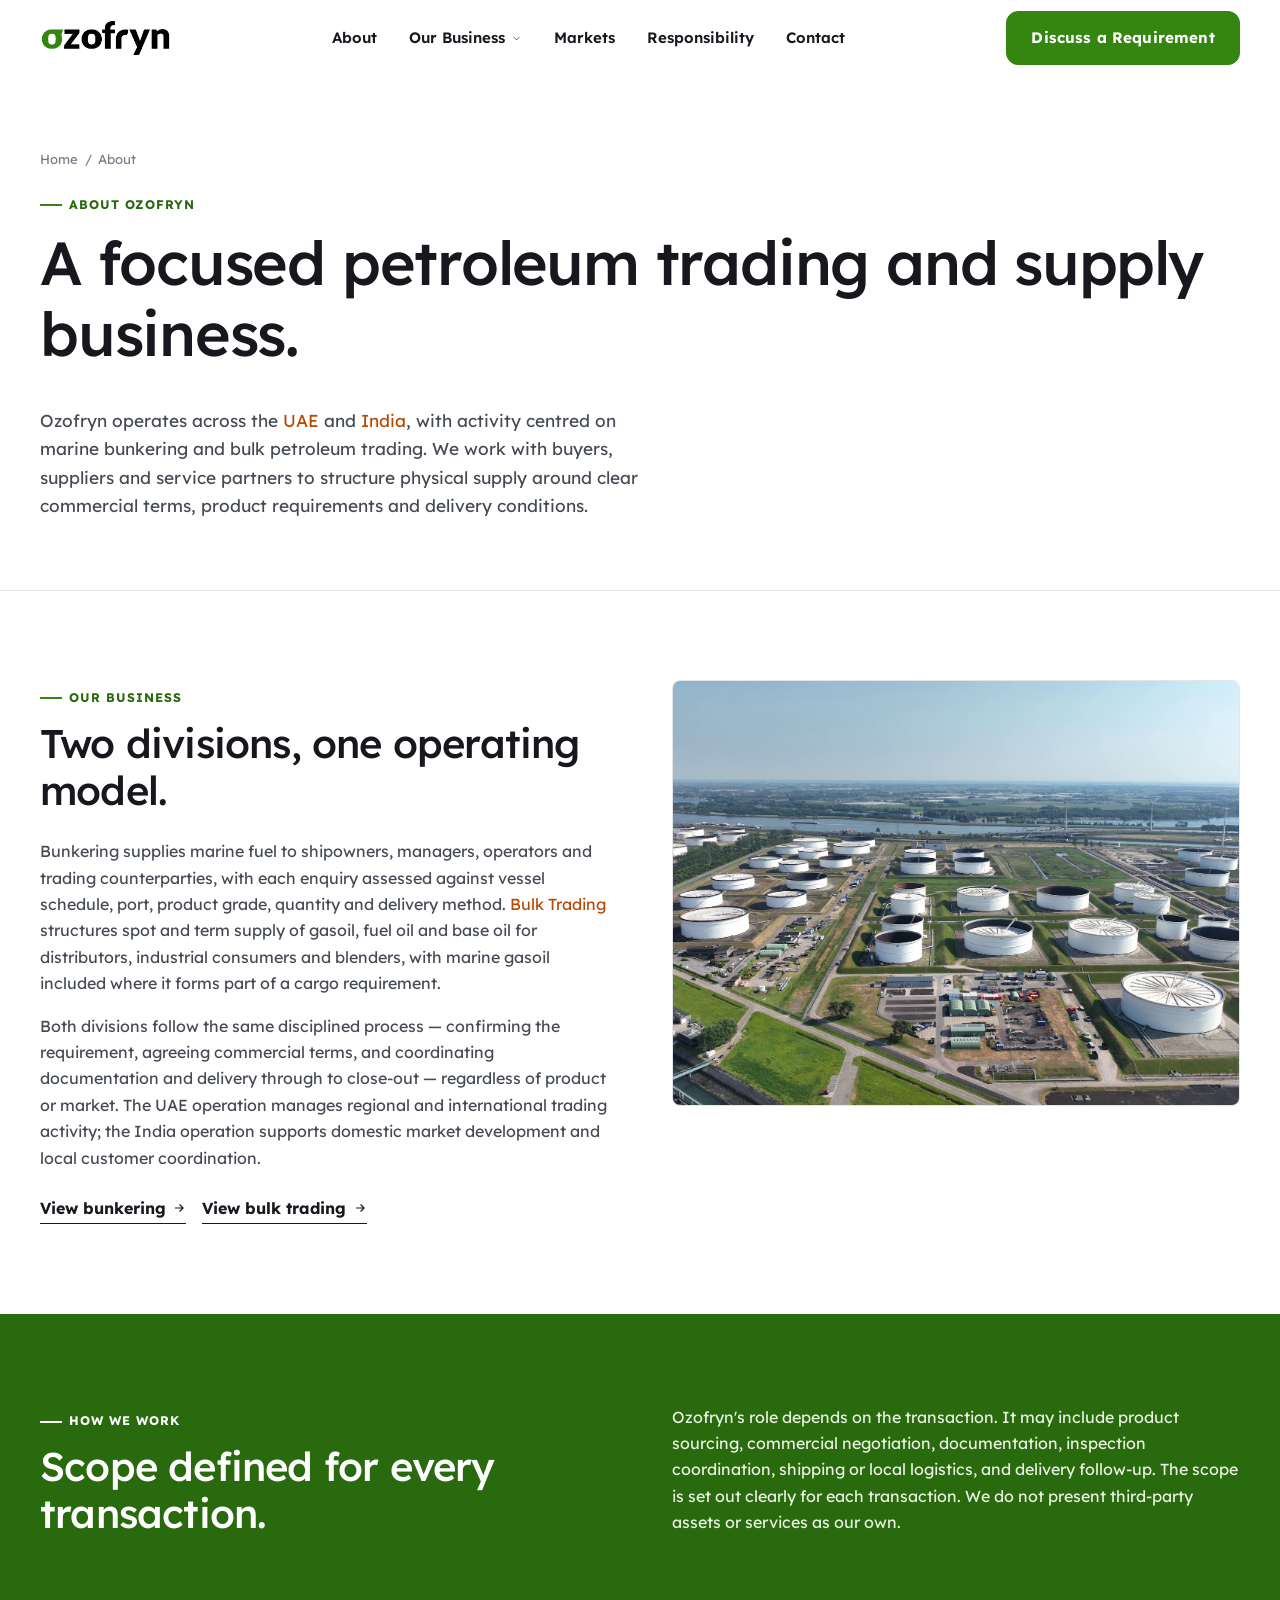
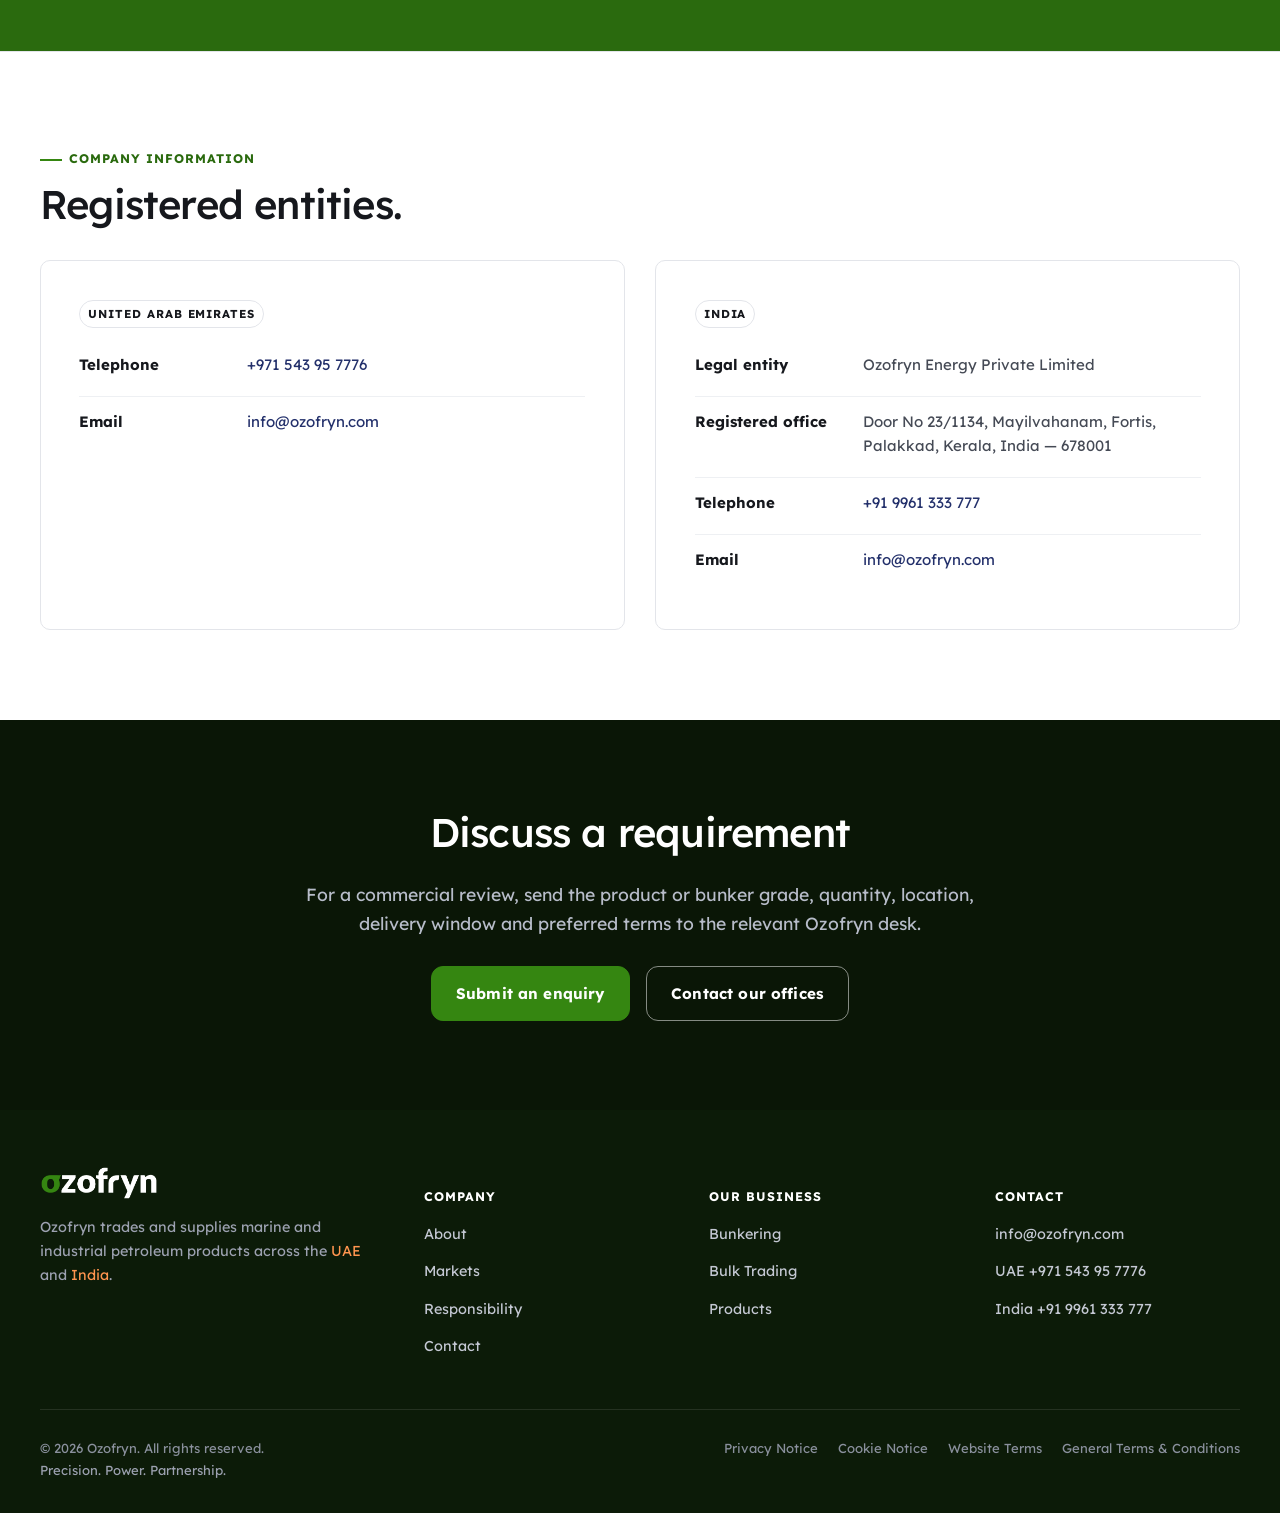
==== commit b4d4a405: "Accent UAE alongside India, fix hidden text on Contact office cards Split every combined 'UAE and In" ====
--- a/about.html
+++ b/about.html
@@ -9,7 +9,7 @@
 <link rel="preconnect" href="https://fonts.googleapis.com">
 <link rel="preconnect" href="https://fonts.gstatic.com" crossorigin>
 <link href="https://fonts.googleapis.com/css2?family=Lexend:wght@400;500;600;700&display=swap" rel="stylesheet">
-<link rel="stylesheet" href="assets/css/styles.css?v=27">
+<link rel="stylesheet" href="assets/css/styles.css?v=28">
 <script type="application/ld+json">
 {
   "@context": "https://schema.org",
@@ -64,7 +64,7 @@
       <div class="breadcrumb"><a href="index.html">Home</a><span>/</span><span>About</span></div>
       <div class="eyebrow">About Ozofryn</div>
       <h1>A focused petroleum trading and supply business.</h1>
-      <p class="lede">Ozofryn operates across the UAE and <span class="text-accent">India</span>, with activity centred on marine bunkering and bulk petroleum trading. We work with buyers, suppliers and service partners to structure physical supply around clear commercial terms, product requirements and delivery conditions.</p>
+      <p class="lede">Ozofryn operates across the <span class="text-accent">UAE</span> and <span class="text-accent">India</span>, with activity centred on marine bunkering and bulk petroleum trading. We work with buyers, suppliers and service partners to structure physical supply around clear commercial terms, product requirements and delivery conditions.</p>
     </div>
   </section>
 
@@ -144,7 +144,7 @@
     <div class="footer__top">
       <div>
         <img class="footer__logo" src="assets/img/ozofryn-logo-on-dark.png?v=2" alt="Ozofryn">
-        <p>Ozofryn trades and supplies marine and industrial petroleum products across the UAE and <span class="text-accent-on-dark">India</span>.</p>
+        <p>Ozofryn trades and supplies marine and industrial petroleum products across the <span class="text-accent-on-dark">UAE</span> and <span class="text-accent-on-dark">India</span>.</p>
       </div>
       <div>
         <h5>Company</h5>
--- a/assets/css/styles.css
+++ b/assets/css/styles.css
@@ -504,6 +504,7 @@
   padding:var(--card-pad);
   display:flex; flex-direction:column; height:100%;
   background:#fff;
+  color:var(--ink-soft); /* self-contained text color — the card is always white regardless of the section wrapping it (band-accent, band-dark), so it must not inherit the section's light-on-dark color */
   transition:border-color .2s ease, box-shadow .2s ease;
   overflow:hidden;
 }
